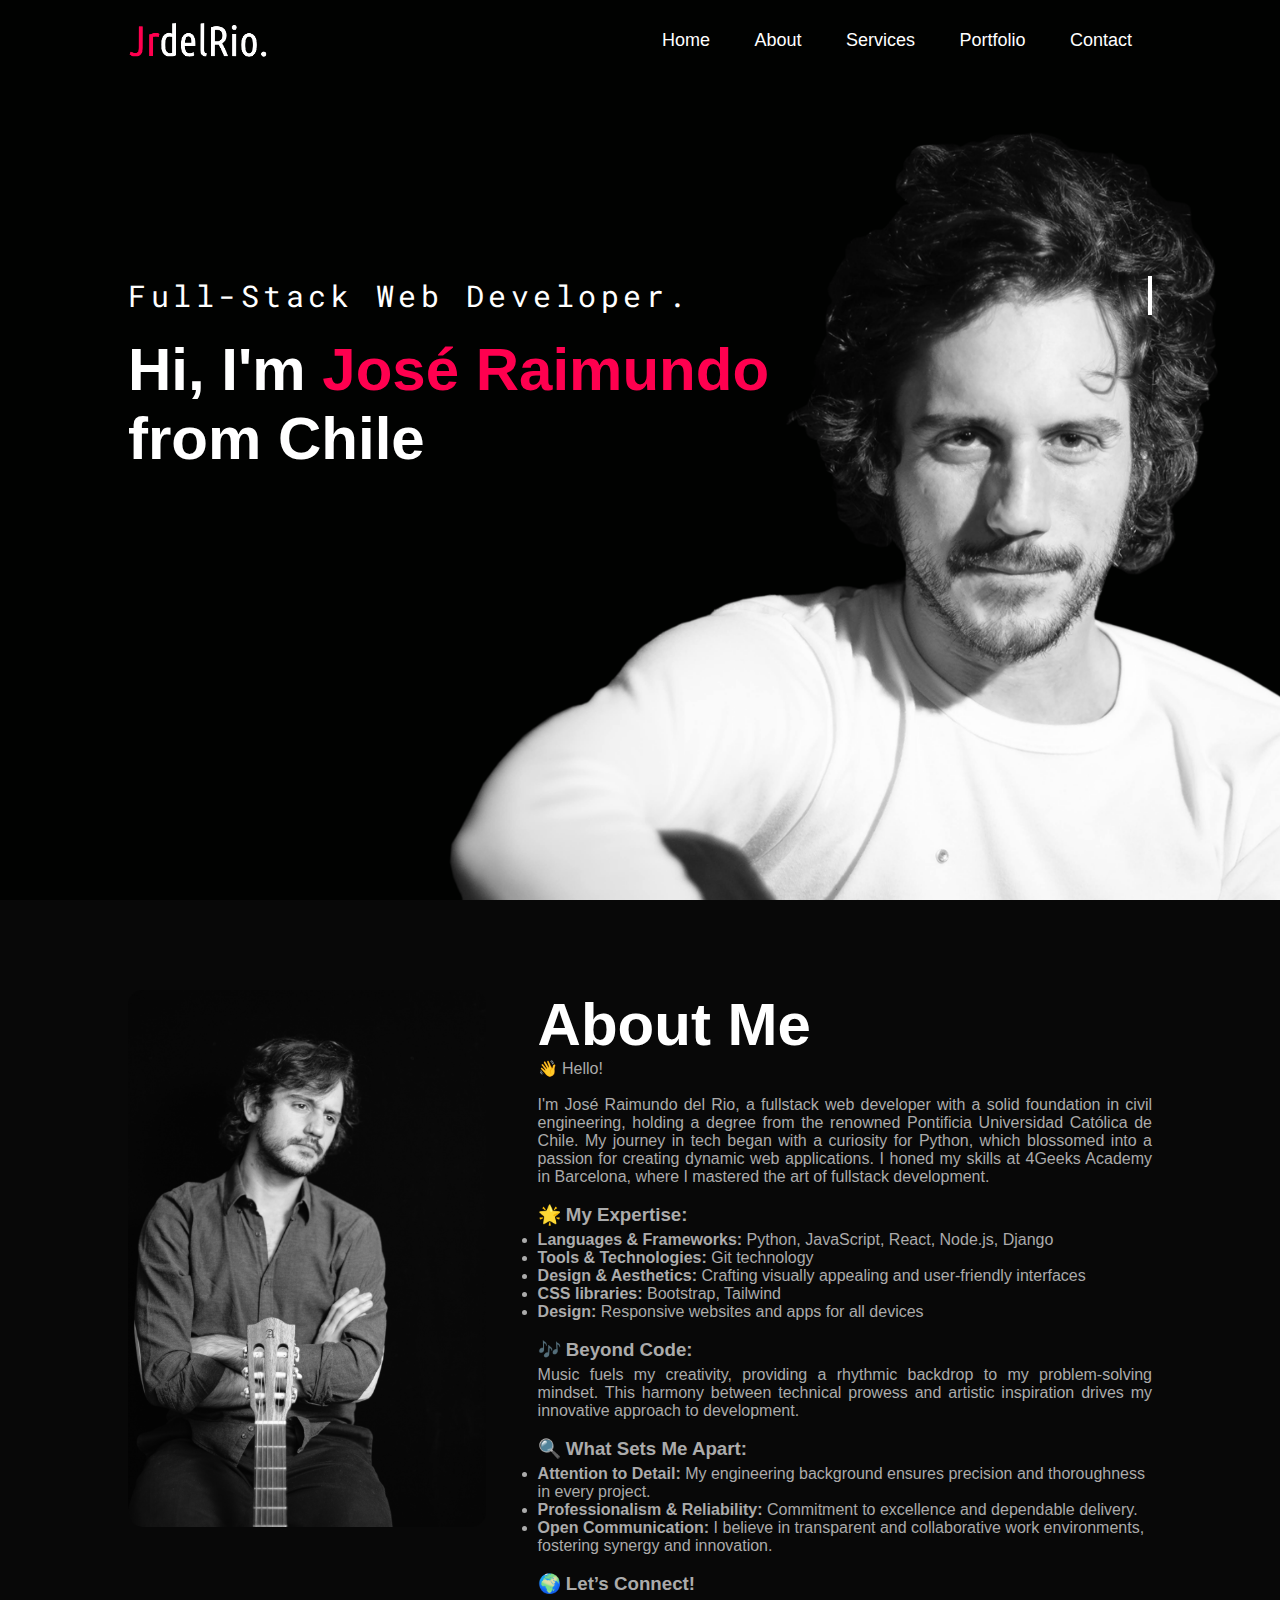
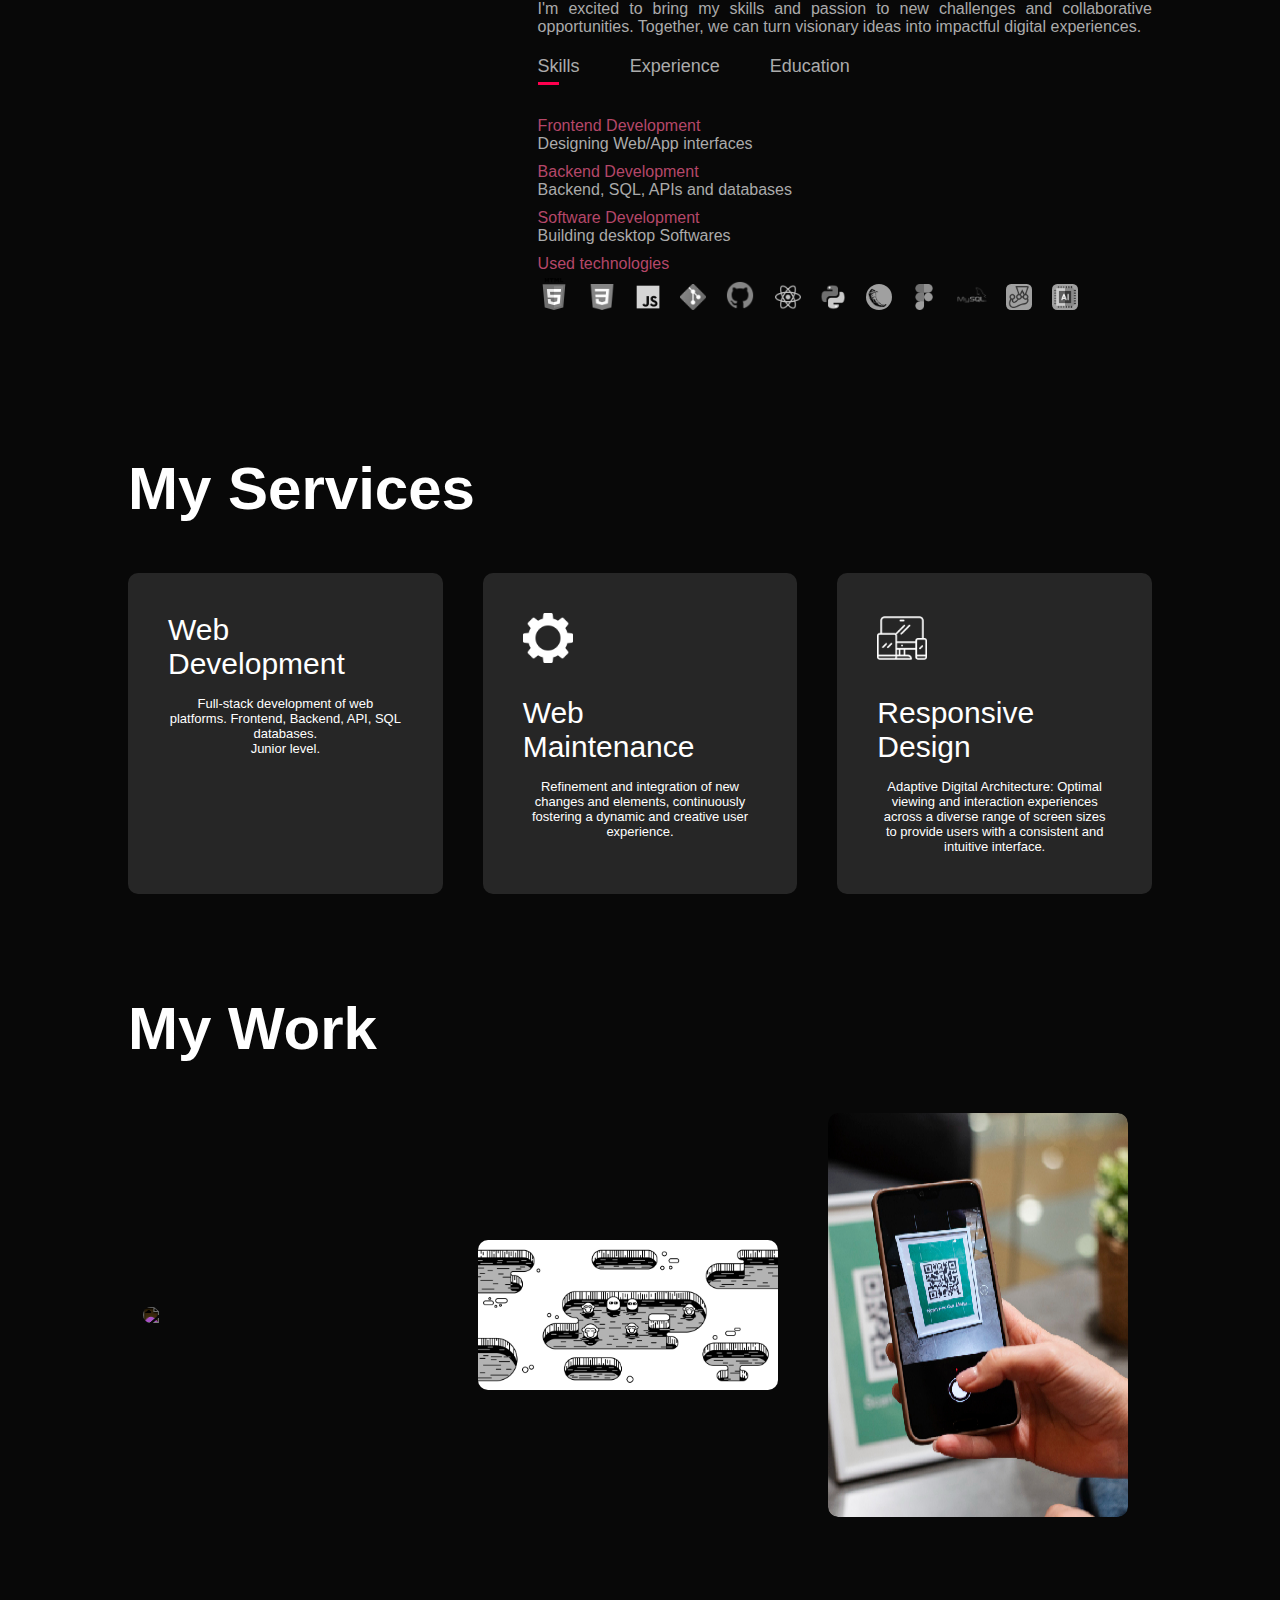
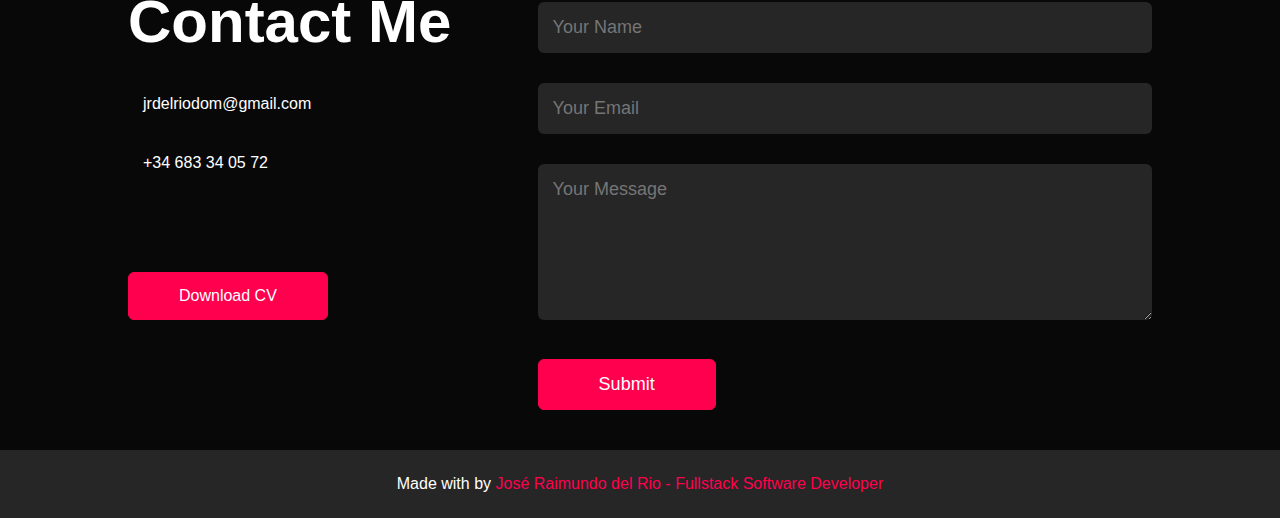
==== index.html @ 6a6d3f4e "arreglin en el titulo" ====
<!DOCTYPE html>
<html lang="en">

<head>
    <meta charset="UTF-8">
    <meta http-equiv="X-UA-Compatible" content="IE=edge">
    <meta name="viewport" content="width=device-width, initial-scale=1.0">
    <title>jrdelrio Portfolio Website</title>
    <link rel="icon" type="image/x-icon" href="./icons/jr-profile-favicon.ico">
    <link rel="stylesheet" href="styles.css">
    <link rel="stylesheet" href="https://cdnjs.cloudflare.com/ajax/libs/font-awesome/6.4.2/css/all.min.css"
        integrity="sha512-z3gLpd7yknf1YoNbCzqRKc4qyor8gaKU1qmn+CShxbuBusANI9QpRohGBreCFkKxLhei6S9CQXFEbbKuqLg0DA=="
        crossorigin="anonymous" referrerpolicy="no-referrer" />
    <link rel="preconnect" href="https://fonts.googleapis.com">
    <link rel="preconnect" href="https://fonts.gstatic.com" crossorigin>
    <link
        href="https://fonts.googleapis.com/css2?family=Amatic+SC:wght@700&family=Barlow+Condensed:wght@500&family=Barlow:wght@100&family=Bebas+Neue&family=Oswald&family=Roboto+Mono&family=Saira+Extra+Condensed:wght@500&display=swap"
        rel="stylesheet">

    <meta property="og:title" content="👤 jrdelrio - Full-Stack Developer Profile" />
    <meta property="og:type" content="website" />
    <meta property="og:url" content="https://jrdelrio.github.io/jrdelrio-profile" />
    <meta property="og:image" content="./images/jrdelrio-logo.png" />
    <meta property="og:description"
        content="Portafolio profesional José Raimundo del Rio - Full-Stack Developer. Toda su información y métodos de contacto aquí." />
    <meta property="og:site_name" content="jrdelrio Profile" />
    <meta property="og:locale" content="es_ES" />
</head>

<body>
    <div id="header">
        <div class="container">
            <nav>
                <img src="images/logo-jrdelrio.png" class="logo">
                <ul id="sideMenu">
                    <li><a href="#header">Home</a></li>
                    <li><a href="#about">About</a></li>
                    <li><a href="#services">Services</a></li>
                    <li><a href="#portfolio">Portfolio</a></li>
                    <li><a href="#contact">Contact</a></li>
                    <!-- <li><a href="frikiMundo.html" class="frikiMundo">=My Frikimundo=</a></li> -->
                    <i class="fas fa-times" onclick="closeMenu()"></i>
                </ul>
                <i class="fas fa-bars" onclick="openMenu()"></i>
            </nav>
            <div class="header-text typing-text-container">
                <p class="typing-text">Full-Stack Web Developer.</p>
                <h1>Hi, I'm <span>José Raimundo</span><br> from Chile</h1>
            </div>
        </div>
    </div>

    <!-- -----------about---------- -->
    <div id="about">
        <div class="container">
            <div class="row">
                <div class="about-col-1">
                    <img src="images/user-jrdelrio.png">
                </div>
                <div class="about-col-2">
                    <h1 class="sub-title">About Me</h1>

                    <p>👋 Hello!</p>
                    <br>
                    <p>I'm José Raimundo del Rio, a fullstack web developer with a solid foundation in civil
                        engineering, holding a degree from the renowned Pontificia Universidad Católica de Chile. My
                        journey in tech began with a curiosity for Python, which blossomed into a passion for creating
                        dynamic web applications. I honed my skills at 4Geeks Academy in Barcelona, where I mastered the
                        art of fullstack development.</p>

                    <br>

                    <h3>🌟 My Expertise:</h3>
                    <ul>
                        <li><strong>Languages & Frameworks:</strong> Python, JavaScript, React, Node.js, Django</li>
                        <li><strong>Tools & Technologies:</strong> Git technology</li>
                        <li><strong>Design & Aesthetics:</strong> Crafting visually appealing and user-friendly
                            interfaces</li>
                        <li><strong>CSS libraries:</strong> Bootstrap, Tailwind</li>
                        <li><strong>Design: </strong> Responsive websites and apps for all devices</li>
                    </ul>
                    <br>
                    <h3>🎶 Beyond Code:</h3>
                    <p>Music fuels my creativity, providing a rhythmic backdrop to my problem-solving mindset. This
                        harmony between technical prowess and artistic inspiration drives my innovative approach to
                        development.</p>
                    <br>
                    <h3>🔍 What Sets Me Apart:</h3>
                    <ul>
                        <li><strong>Attention to Detail:</strong> My engineering background ensures precision and
                            thoroughness in every project.</li>
                        <li><strong>Professionalism & Reliability:</strong> Commitment to excellence and dependable
                            delivery.</li>
                        <li><strong>Open Communication:</strong> I believe in transparent and collaborative work
                            environments, fostering synergy and innovation.</li>
                    </ul>
                    <br>
                    <h3>🌍 Let’s Connect!</h3>
                    <p>I'm excited to bring my skills and passion to new challenges and collaborative opportunities.
                        Together, we can turn visionary ideas into impactful digital experiences.</p>

                    <div class="tab-titles">
                        <p class="tab-links active-link" onclick="opentab('skills')">Skills</p>
                        <p class="tab-links" onclick="opentab('experience')">Experience</p>
                        <p class="tab-links" onclick="opentab('education')">Education</p>
                    </div>
                    <div class="tab-contents active-tab" id="skills">
                        <ul>
                            <li><span>Frontend Development</span><br>
                                Designing Web/App interfaces</li>
                            <li><span>Backend Development</span><br>
                                Backend, SQL, APIs and databases</li>
                            <li><span>Software Development</span><br>
                                Building desktop Softwares</li>
                            <li><span>Used technologies</span><br>
                                <img src="icons/html-5.png" title="HTML5" alt="Html5" class="dev-tech"
                                    style="height: 32px;" />
                                <img src="icons/css-3.png" title="CSS3" alt="Css3" class="dev-tech"
                                    style="height: 26px;" />
                                <img src="icons/javascript.png" title="javaScript" alt="javaScript" class="dev-tech"
                                    style="height: 26px;" />
                                <img src="icons/git.png" title="git" alt="git" class="dev-tech" style="height: 26px;" />
                                <img src="icons/github.png" title="github" alt="git" class="dev-tech"
                                    style="height: 30px;" />
                                <img src="icons/react.png" title="ReactJS" alt="ReactJS" class="dev-tech"
                                    style="height: 26px;" />
                                <img src="icons/python.png" title="Python" alt="Python" class="dev-tech"
                                    style="height: 26px;" />
                                <img src="icons/flask.png" title="Flask" alt="Flask" class="dev-tech"
                                    style="height: 26px; background-color: rgb(160, 160, 160); border-radius: 50%; padding: 2px;" />
                                <img src="icons/figma.png" title="Figma" alt="Figma" class="dev-tech"
                                    style="height: 26px;" />
                                <img src="icons/my-sql.png" title="MySQL" alt="MySQL" class="dev-tech"
                                    style="height: 30px;" />
                                <img src="icons/jest.png" title="Jest" alt="Jest" class="dev-tech"
                                    style="height: 26px; background-color: rgb(160, 160, 160); border-radius: 20%; padding: 2px;" />
                                <img src="icons/ai.png" title="AI" alt="Artifitial Inteligence" class="dev-tech"
                                    style="height: 26px; background-color: rgb(160, 160, 160); border-radius: 20%; padding: 2px;" />

                            </li>
                        </ul>
                    </div>
                    <div class="tab-contents" id="experience">
                        <ul>
                            <li><span>2023 - Current</span><br>
                                Compensa CH | Front-end developer </li>
                            <li><span>2023 - 2024</span><br>
                                4Geeks Academy | Teacher assistant - mentor</li>
                            <li><span>2022 - 2023</span><br>
                                4Geeks Academy | Official blog copywriter </li>
                        </ul>
                    </div>
                    <div class="tab-contents" id="education">
                        <ul>
                            <li><span>2022 | 4Geeks Academy</span><img src="./icons/4geeks.png"
                                    class="education-icon"><br>
                                <a href="./certificates/Certificado Full Stack Software Developer.pdf" download>
                                    <img src="./icons/download-pdf.png" title="Download certificate" alt="Download"
                                        class="download-icon" /></a>
                                Graduated as Full Stack Developer
                            </li>

                            <li><span>2022 | Online courses</span><img src="./icons/coursera.png"
                                    class="education-icon"><br>
                                <a href="./certificates/Certificado Flask Project.pdf" download>
                                    <img src="./icons/download-pdf.png" title="Download certificate" alt="Download"
                                        class="download-icon" /></a>
                                Create your first Web App with Python and Flask
                            </li>

                            <li><span>2022 | Wesleyan University</span><img src="./icons/wesleyan.png"
                                    class="education-icon"><br>
                                <a href="./certificates/Certificado Python Programming Wesleyan.pdf" download>
                                    <img src="./icons/download-pdf.png" title="Download certificate" alt="Download"
                                        class="download-icon" /></a>
                                Python Programming: A Concise Introduction
                            </li>

                            <li><span>2022 | Master Mind Academy</span><img src="./icons/master-mind.png"
                                    class="education-icon"><br>
                                <a href="./certificates/Certificado MasterMind Python.pdf" download>
                                    <img src="./icons/download-pdf.png" title="Download certificate" alt="Download"
                                        class="download-icon" /></a>
                                Aprende a programar con Python
                            </li>

                            <li><span>2021 - 2022 | Google WebMaster Academy</span><img src="./icons/google.png"
                                    class="education-icon"><br>
                                <a href="./certificates/Certificado Crush Course on Python GOOGLE.pdf" download>
                                    <img src="./icons/download-pdf.png" title="Download certificate" alt="Download"
                                        class="download-icon" /></a>
                                Crash Course on Python<br>

                                <a href="./certificates/Certificado Interacting with OS GOOGLE.pdf" download>
                                    <img src="./icons/download-pdf.png" title="Download certificate" alt="Download"
                                        class="download-icon" /></a>
                                Using Python to Interact with the Operating System<br>

                                <a href="./certificates/Certificado git and GitHub GOOGLE.pdf" download>
                                    <img src="./icons/download-pdf.png" title="Download certificate" alt="Download"
                                        class="download-icon" /></a>
                                Introduction to Git and GitHub<br>

                                <a href="./certificates/Certificado Debugging GOOGLE.pdf" download>
                                    <img src="./icons/download-pdf.png" title="Download certificate" alt="Download"
                                        class="download-icon" /></a>
                                Troubleshooting and Debugging Techniques
                            </li>
                            <li><span>2020 | Pontificia Universidad Católica de Chile</span><img src="./icons/puc.png"
                                    class="education-icon"><br>
                                <a href="./certificates/Graduation Certificate.pdf" download>
                                    <img src="./icons/download-pdf.png" title="Download certificate" alt="Download"
                                        class="download-icon" /></a>
                                Graduated as Civil Engineer in Construction
                            </li>
                        </ul>
                    </div>
                </div>
            </div>
        </div>
    </div>
    <!-- ---------services---------------- -->
    <div id="services">
        <div class="container">
            <h1 class="sub-title">My Services</h1>
            <div class="services-list">
                <div>
                    <i class="fas fa-code"></i>
                    <h2>Web Development</h2>
                    <p>Full-stack development of web platforms. Frontend, Backend, API, SQL databases.</p>
                    <p>Junior level.</p>
                    <!-- <a href="#">Learn more</a> -->
                </div>
                <div>
                    <img class="rotate-image" src="./icons/gear.png">
                    <h2>Web Maintenance</h2>
                    <p>Refinement and integration of new changes and elements, continuously fostering a dynamic and
                        creative user experience.</p>
                    <!-- <a href="#">Learn more</a> -->
                </div>
                <div>
                    <!-- <i class="fab fa-app-store"></i> -->
                    <img src="./icons/responsive.png">
                    <h2>Responsive Design</h2>
                    <p>Adaptive Digital Architecture: Optimal viewing and interaction experiences across
                        a diverse range of screen sizes to provide
                        users with a consistent and intuitive interface.</p>
                    <!-- <a href="#">Learn more</a> -->
                </div>
            </div>
        </div>
    </div>

    <!-- ----------portfolio------------ -->
    <div id="portfolio">
        <div class="container">
            <h1 class="sub-title">My Work</h1>
            <div class="work-list">

                <div class="work" style="display: flex;
                flex-direction: column;
                justify-content: center;">
                    <img src="https://i.pinimg.com/564x/27/e3/58/27e358b88ff45a6d05d18483d3a32b4b.jpg"
                        style="height: auto; width: 90%; filter: invert(); margin: auto;">
                    <div class="layer">
                        <h3>Interactive Map</h3>
                        <p>World Map with info of countries</p>
                        <p>Interaction with APIs</p>
                        <p>SEO worked</p>
                        <br>
                        <p>¡Find your favorite country here!</p>
                        <a href="https://jrdelrio.github.io/mapa-mundi/" target="_blank"><i
                                class="fas fa-external-link-alt link-icon"></i></a>
                    </div>
                </div>

                <div class="work" style="display: flex;
                flex-direction: column;
                justify-content: center;">
                    <img src="./images/srodillo-banner.jpg" style="height: auto">
                    <div class="layer">
                        <h3>Sebastián Rodillo's Profile</h3>
                        <p>Designer profile with all projects</p>
                        <p>Video animation creation</p>
                        <p>Flyers and publicity</p>
                        <br>
                        <p>¡Check his work here!</p>
                        <a href="https://jrdelrio.github.io/srodillo-profile/" target="_blank"><i
                                class="fas fa-external-link-alt link-icon"></i></a>
                    </div>
                </div>

                <div class="work">
                    <img src="images/qr-scan.png">
                    <div class="layer">
                        <h3>Restaurant Menu with QR code</h3>
                        <p>Crafting interactive Digital Menu</p>
                        <p>Food images with descriptions</p>
                        <p>Dynamic language selector</p>
                        <br>
                        <p>¡Discover the experience here! </p>
                        <a href="https://github.com/jrdelrio/princesa-carta" target="_blank"><i
                                class="fas fa-external-link-alt link-icon"></i></a>
                    </div>
                </div>

                <div class="work">
                    <img src="images/starwars.png">
                    <div class="layer">
                        <h3>Star Wars blog exercise</h3>
                        <p>Project of interacting with STAR WARS API</p>
                        <p>All characters, starships and planets displayed</p>
                        <br>
                        <a href="https://github.com/jrdelrio/starwars-app" target="_blank"><i
                                class="fas fa-external-link-alt link-icon"></i></a>
                    </div>
                </div>

                <div class="work">
                    <img src="images/rickandmorty.png">
                    <div class="layer">
                        <h3>Rick & Morty character list</h3>
                        <p>Project of interacting with Rick & Morty API</p>
                        <p>Interacting with API data</p>
                        <a href="https://github.com/jrdelrio/rick-morty-character-list" target="_blank"><i
                                class="fas fa-external-link-alt link-icon"></i></a>
                    </div>
                </div>

                <div class="work">
                    <img src="images/arcade.jpg">
                    <div class="layer">
                        <h3>Alien Invasion Game</h3>
                        <p>Classic Arcade Game</p>
                        <p>Built with PyGame, Python</p>
                        <a href="https://github.com/jrdelrio/alien_invasion" target="_blank"><i
                                class="fas fa-external-link-alt link-icon"></i></a>
                    </div>
                </div>
                <div class="work">
                    <img src="images/photosize.jpg" style="object-fit: cover;">
                    <div class="layer">
                        <h3>Photo Size®</h3>
                        <p>Pixels and measures software</p>
                        <p>Built with Python</p>
                        <a href="https://github.com/jrdelrio/photosize" target="_blank"><i
                                class="fas fa-external-link-alt link-icon"></i></a>
                    </div>
                </div>
                <div class="work">
                    <img src="images/tenis.jpg" style="object-fit: cover;">
                    <div class="layer">
                        <h3>Pong</h3>
                        <p>Classic Pong VideoGame</p>
                        <p>Built with Python</p>
                        <a href="https://github.com/jrdelrio/pong-game" target="_blank"><i
                                class="fas fa-external-link-alt link-icon"></i></a>
                    </div>
                </div>
                <div class="work">
                    <img src="images/time.jpg" style="object-fit: cover;">
                    <div class="layer">
                        <h3>Simple Counter</h3>
                        <p>ReactJS built timer</p>
                        <p>Built with React</p>
                        <a href="https://github.com/jrdelrio/simple-counter" target="_blank"><i
                                class="fas fa-external-link-alt link-icon"></i></a>
                    </div>
                </div>
                <div class="work">
                    <img src="images/traffic-light.gif" style="object-fit: cover;">
                    <div class="layer">
                        <h3>Traffic Light Exercise</h3>
                        <p>ReactJS built simple project</p>
                        <p>Built with React</p>
                        <p>Change the light as you wish </p>
                        <p>Discover the power of useState Hook</p>
                        <a href="https://github.com/jrdelrio/simple-counter" target="_blank"><i
                                class="fas fa-external-link-alt link-icon"></i></a>
                    </div>
                </div>
            </div>
            <!-- <a href="#" class="btn">See more</a> -->
        </div>
    </div>
    <!-- ----------contact------------- -->
    <div id="contact">
        <div class="container">
            <div class="row">
                <div class="contact-left">
                    <h1 class="sub-title">Contact Me</h1>
                    <p><i class="fas fa-paper-plane" id="emailIcon"></i> jrdelriodom@gmail.com</p>
                    <p><i class="fas fa-phone-square-alt"></i> +34 683 34 05 72</p>
                    <div class="social-icons">
                        <a href="whatsapp://send?phone=34683340572" target="_blank"><i
                                class="fa-brands fa-whatsapp"></i></a>
                        <a href="https://www.facebook.com/jrdelriod" target="_blank"><i class="fab fa-facebook"></i></a>
                        <a href="https://github.com/jrdelrio" target="_blank"><i class="fab fa-github"></i></a>
                        <a href="https://medium.com/@jrdelriodom" target="_blank"><i class="fab fa-medium"></i></a>
                        <a href="https://www.instagram.com/raidelrio.music/" target="_blank"><i
                                class="fab fa-instagram"></i></a>
                        <a href="https://www.linkedin.com/in/jose-raimundo-del-rio-domeyko/" target="_blank"><i
                                class="fab fa-linkedin"></i></a>
                    </div>
                    <a href="./José Raimundo del Rio CV - fullstack developer.pdf" download class="btn btn2">Download
                        CV</a>
                </div>
                <div class="contact-right">
                    <form name="submit-to-google-sheet">
                        <input type="text" name="Name" placeholder="Your Name" required>
                        <input type="email" name="Email" placeholder="Your Email" required>
                        <textarea name="Message" rows="6" placeholder="Your Message"></textarea>
                        <button type="submit" class="btn btn2">Submit</button>
                    </form>
                    <span id="msg"></span>
                </div>
            </div>
        </div>
        <div class="copyright">
            <p>Made with <i class="fas fa-heart"></i> by <a href="#">José Raimundo del
                    Rio - Fullstack Software Developer</a></p>
        </div>
    </div>
    <script src="index.js"></script>
    <script src="https://cdn.jsdelivr.net/npm/bootstrap@5.3.1/dist/js/bootstrap.bundle.min.js"
        integrity="sha384-HwwvtgBNo3bZJJLYd8oVXjrBZt8cqVSpeBNS5n7C8IVInixGAoxmnlMuBnhbgrkm"
        crossorigin="anonymous"></script>

    <script>
        const scriptURL = 'https://script.google.com/macros/s/AKfycby3XbC_fQotPUpeDLVL-GOC3H_83ye20eeNYybnyrr4FB88_-uQoDKW-2iYZnrTb3mn/exec'
        const form = document.forms['submit-to-google-sheet']

        form.addEventListener('submit', e => {
            e.preventDefault()
            fetch(scriptURL, { method: 'POST', body: new FormData(form) })
                .then(response => console.log('Success!', response))
                .catch(error => console.error('Error!', error.message))
        })
    </script>
</body>

</html>
---- styles.css ----
*{
    margin: 0;
    padding: 0;
    font-family: 'Poppins', sans-serif;
    box-sizing: border-box;
}
html{
    scroll-behavior: smooth;
}
body{
    background: #080808;
    color: #fff;
}

/* TRY START*/

/*MAIN*/
#header{
    width: 100%;
    height: 100vh;
    background-image: url(images/background-jrdelrio.jpg);
    background-size: cover;
    background-position: center;
    background-attachment: fixed;
}

/*TRY*/

/*TRY END*/

.frikiMundo{
    font-family: 'Amatic SC', cursive;
    font-size: 25px;

}

.container{
    padding: 10px 10%;
}

nav{
    display: flex;
    align-items: center;
    justify-content: space-between;
    flex-wrap: wrap;
}

.logo{
    width: 140px;
}
.logo:hover{
    animation: shake 0.5s;
    animation-iteration-count: infinite;
}
@keyframes shake {
    0% { transform: translate(1px, 1px) rotate(0deg); }
    10% { transform: translate(-1px, -2px) rotate(-1deg); }
    20% { transform: translate(-3px, 0px) rotate(1deg); }
    30% { transform: translate(3px, 2px) rotate(0deg); }
    40% { transform: translate(1px, -1px) rotate(1deg); }
    50% { transform: translate(-1px, 2px) rotate(-1deg); }
    60% { transform: translate(-3px, 1px) rotate(0deg); }
    70% { transform: translate(3px, 1px) rotate(-1deg); }
    80% { transform: translate(-1px, -1px) rotate(1deg); }
    90% { transform: translate(1px, 2px) rotate(0deg); }
    100% { transform: translate(1px, -2px) rotate(-1deg); }
}

nav ul li{
    display: inline-block;
    list-style: none;
    margin: 10px 20px;
}

nav ul li a{
    color: #fff;
    text-decoration: none;
    font-size: 18px;
    position: relative;
}
nav ul li a::after{
    content: '';
    width: 0;
    height: 3px;
    background: #ff004f;
    position: absolute;
    left: 0;
    bottom: -6px;
    transition: 0.5s;
}
nav ul li a:hover::after{
    width: 100%;
}

.header-text{
    margin-top: 20%;
    font-size: 30px;
}

/* The typing effect */
@keyframes typing {
    from { width: 0 }
    to { width: 100% }
}  
/* The typewriter cursor effect */
@keyframes blink-caret {
    from, to { border-color: transparent }
    50% { border-color: #fff; }
}
.header-text p {
    overflow: hidden; /* Ensures the content is not revealed until the animation */
    border-right: .15em solid white; /* The typwriter cursor */
    white-space: nowrap; /* Keeps the content on a single line */
    margin: 0 auto; /* Gives that scrolling effect as the typing happens */
    letter-spacing: .15em; /* Adjust as needed */
    font-family: 'Roboto Mono', monospace;

    animation: 
      typing 3s steps(40, end),
      blink-caret .75s step-end infinite;
}
.header-text p::after {
    content: ''; /* Add a pseudo-element to represent the blinking caret */
    display: inline-block;
    width: 2px; /* Adjust the width of the blinking caret */
    height: 1em; /* Adjust the height of the blinking caret */
    margin-left: 2px; /* Adjust the distance between the caret and the last character */
    

    top: 0;
    animation: blink-caret .75s step-end infinite;
  }


.header-text h1{
    font-size: 60px;
    margin-top: 20px;
}
.header-text h1 span{
    color: #ff004f;
}
/* -----------about--------------- */
#about{
    padding: 80px 0;
    color: #ababab;
    
}
.row{
    display: flex;
    justify-content: space-between;
    flex-wrap: wrap;
}

.about-col-1{
    flex-basis: 35%;
}
.about-col-1 img{
    width: 100%;
    border-radius: 15px;
}
.about-col-2{
    flex-basis: 60%;
}
.about-col-2 p{
    text-align: justify;
}

.sub-title{
    font-size: 60px;
    font-weight: 600;
    color: #fff;
}

.about-col-2 h3 {
    margin-bottom: 5px;
}

.tab-titles{
    display: flex;
    margin: 20px 0 40px;
}
.tab-links{
    margin-right: 50px;
    font-size: 18px;
    font-weight: 500;
    cursor: pointer;
    position: relative;
}
.tab-links::after{
    content: '';
    width: 0;
    height: 3px;
    background: #ff004f;
    position: absolute;
    left: 0;
    bottom: -8px;
    transition: 0.5s;
}

.tab-links.active-link::after{
    width: 50%;
}

.tab-contents ul li{
    list-style: none;
    margin: 10px 0;
}
.tab-contents ul li span{
    color: #b54769;
    font-size: 16px;
}
.tab-contents{
    display: none;
}
.tab-contents.active-tab{
    display: block;
}
.dev-tech {
    margin-right: 15px;
    margin-top: 5px;
    font-size: 28px;
    filter: grayscale(100%);
    transition: transform 0.4s;
}
.dev-tech:hover{
    filter: none;
    transform: scale(1.4);
    cursor: pointer;
}
.download-icon{
    height: 24px;
    margin-bottom: -5px;
    transition: transform 0.3s;
}
.download-icon:hover{
    transform: scale(1.3);
    cursor: pointer;
}
.education-icon{
    height: 18px;
    margin-left: 8px;
    margin-bottom: -3px;
}

/* ----------------services------------- */
#services{
    padding: 30px 0;
}
.services-list{
    display: grid;
    grid-template-columns: repeat(auto-fit, minmax(250px, 1fr));
    grid-gap: 40px;
    margin-top: 50px;
}
.services-list div{
    background: #262626;
    padding: 40px;
    font-size: 13px;
    font-weight: 300;
    border-radius: 10px;
    transition: background 0.5s, transform 0.5s;
}
.services-list div i,
.services-list div img{
    font-size: 50px;
    margin-bottom: 30px;
    width: 50px;
}
@keyframes spin {
    0% {
        transform: rotate(0deg);
    }
    100% {
        transform: rotate(360deg);
    }
}

.rotate-image {
    animation: spin 5s linear infinite; /* Rotate the image indefinitely every 5 seconds */
}
.services-list div h2{
    font-size: 30px;
    font-weight: 500;
    margin-bottom: 15px;
}
.services-list div a{
    text-decoration: none;
    color: #fff;
    font-size: 12px;
    margin-top: 20px;
    display: inline-block;
}
.services-list div:hover{
    background: #ff004f;
    transform: translateY(-10px);
}
.services-list div p {
    text-align: center;
}
/* -------portfolio----------- */
#portfolio{
    padding: 50px 0;
}
.work-list{
    grid-template-columns: repeat(auto-fit, minmax(250px, 1fr));
    grid-gap: 40px;
    margin-top: 50px;
    display: flex;          /* Use flex to arrange children (items) in a row */
    overflow-x: auto;       /* Allow horizontal scrolling */
    white-space: nowrap;    /* Prevents wrapping of items */
    scrollbar-width: thin;  /* Optional: reduce scrollbar width */
    margin-top: 50px;
    gap: 40px;              /* To add space between flex items */
}
.work{
    border-radius: 10px;
    position: relative;
    overflow: hidden;
    flex: 0 0 auto;         /* Don't let the items grow or shrink */
    width: 300px;           /* Or whatever width you desire */
    margin-right: 10px;     /* Space between items */

}
.work img{
    width: 100%;
    border-radius: 10px;
    transition: transform 0.5s;
    height: 100%;
}
.layer{
    width: 100%;
    height: 0;
    background: linear-gradient(rgba(0,0,0,0.6), #ff004f);
    border-radius: 10px;
    position: absolute;
    left: 0;
    bottom: 0;
    top: auto; /*nuevo*/
    overflow: hidden;
    display: flex;
    align-items: center;
    justify-content: center;
    flex-direction: column;
    padding: 0 40px;
    text-align: center;
    font-size: 14px;
    transition: height 0.5s;
}
.layer h3{
    font-weight: 500;
    margin-bottom: 20px;
}
.layer a{
    margin-top: 20px;
    color: #ff004f;
    text-decoration: none;
    font-size: 18px;
    line-height: 60px;
    background: #fff;
    width: 60px;
    height: 60px;
    border-radius: 50%;
    text-align: center;
}

.layer p {
    justify-content: center;
}

.link-icon:hover{
    color: black;
    transform: scale(1.2);
}

.work:hover img{
    transform: scale(1.1);
}
.work:hover .layer{
    height: 100%;
}
.btn{
    display: block;
    margin: 50px auto;
    width: fit-content;
    border: 1px solid #ff004f;
    padding: 14px 50px;
    border-radius: 6px;
    text-decoration: none;
    color: #fff;
    transition: background 0.5s;
}
.btn:hover{
    background: #ff004f;
}

/* ---------contact-------- */
.contact-left{
    flex-basis: 35%;
}
.contact-right{
    flex-basis: 60%;
}
.contact-left p{
    margin-top: 30px;
}
.contact-left p i{
    color: #ff004f;
    margin-right: 15px;
    font-size: 25px;
}
.social-icons{
    margin-top: 30px;
}
.social-icons a{
    text-decoration: none;
    font-size: 30px;
    margin-right: 15px;
    color: #ababab;
    display: inline-block;
    transition: transform 0.5s;
}
.social-icons a:hover{
    color: #ff004f;
    transform: translateY(-5px);
}
.btn.btn2{
    display: inline-block;
    background: #ff004f;
}
.contact-right form{
    width: 100%;
}
form input, form textarea{
    width: 100%;
    border: 0;
    outline: none;
    background: #262626;
    padding: 15px;
    margin: 15px 0;
    color: #fff;
    font-size: 18px;
    border-radius: 6px;
}
form .btn2{
    padding: 14px 60px;
    font-size: 18px;
    margin-top: 20px;
    cursor: pointer;
}
.copyright{
    width: 100%;
    text-align: center;
    padding: 25px 0;
    background: #262626;
    font-weight: 300;
    margin-top: 20px;
}
.copyright i{
    color: #ff004f;
}
.copyright a{
    color: #ff004f;
    text-decoration: none;
}


/* -----------------css for small screens--------- */
nav .fas{
    display: none;
}

@media only screen and (max-device-width: 600px){
    #header{
        background-image: url(images/phone-background-jrdelrio.jpg);
        background-attachment: scroll;
    }
    .header-text{
        margin-top: 20%;
        font-size: 16px;
    }
    .header-text h1{
        font-size: 25px;
    }
    nav .fas{
        display: block;
        font-size: 25px;
    }
    nav ul{
        background: #ff004f;
        position: fixed;
        top: 0;
        right: -200px;
        width: 200px;
        height: 100vh;
        padding-top: 50px;
        z-index: 2;
        transition: right 0.5s;
    }
    nav ul li{
        display: block;
        margin: 25px;
    }
    nav ul .fas{
        position: absolute;
        top: 25px;
        left: 25px;
        cursor: pointer;
    }
    .sub-title{
        font-size: 40px;
    }
    .about-col-1, .about-col-2{
        flex-basis: 100%;
    }
    .about-col-1{
        margin-bottom: 30px;
    }
    .about-col-2{
        font-size: 14px;
    }
    .tab-links{
        font-size: 16px;
        margin-right: 20px;
    }
    .contact-left, .contact-right{
        flex-basis: 100%;
    }
    .copyright{
        font-size: 14px;
    }
}
#msg{
    color: #61b752;
    margin-top: -40px;
    display: block;
}
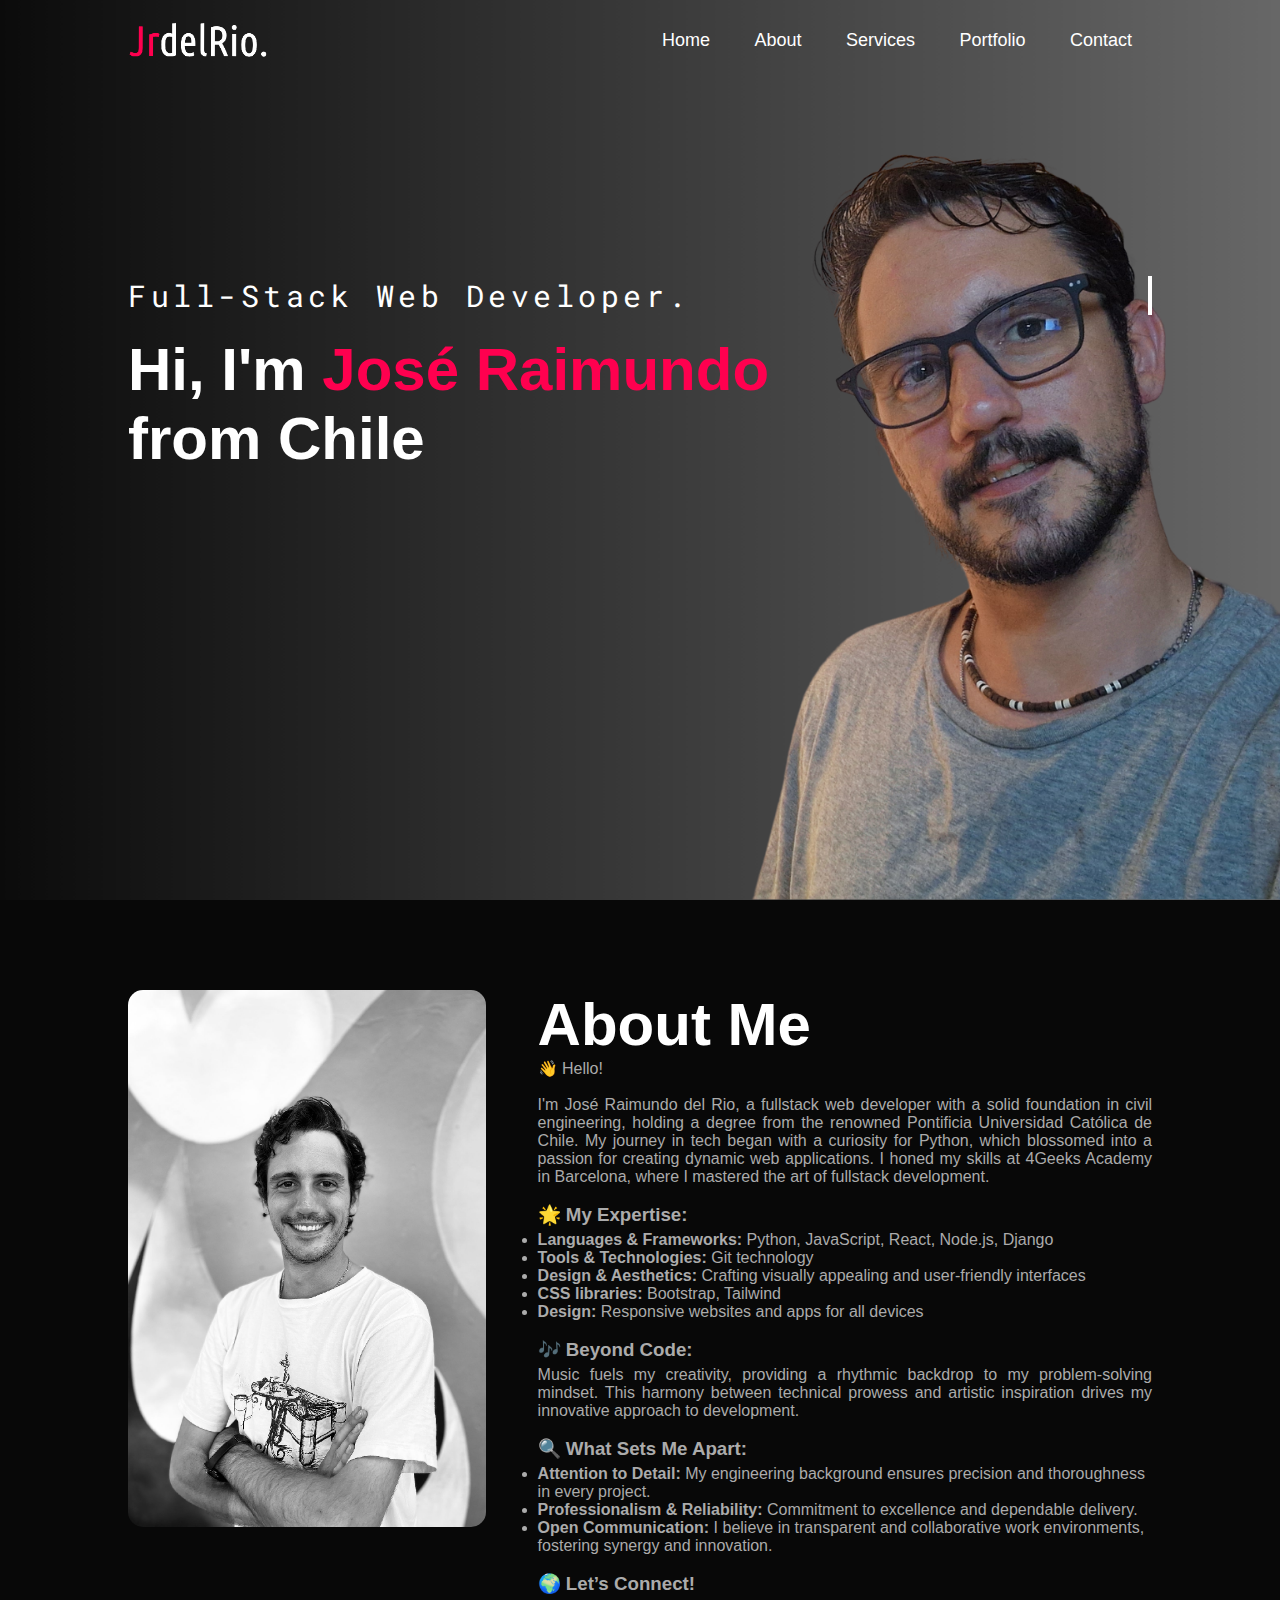
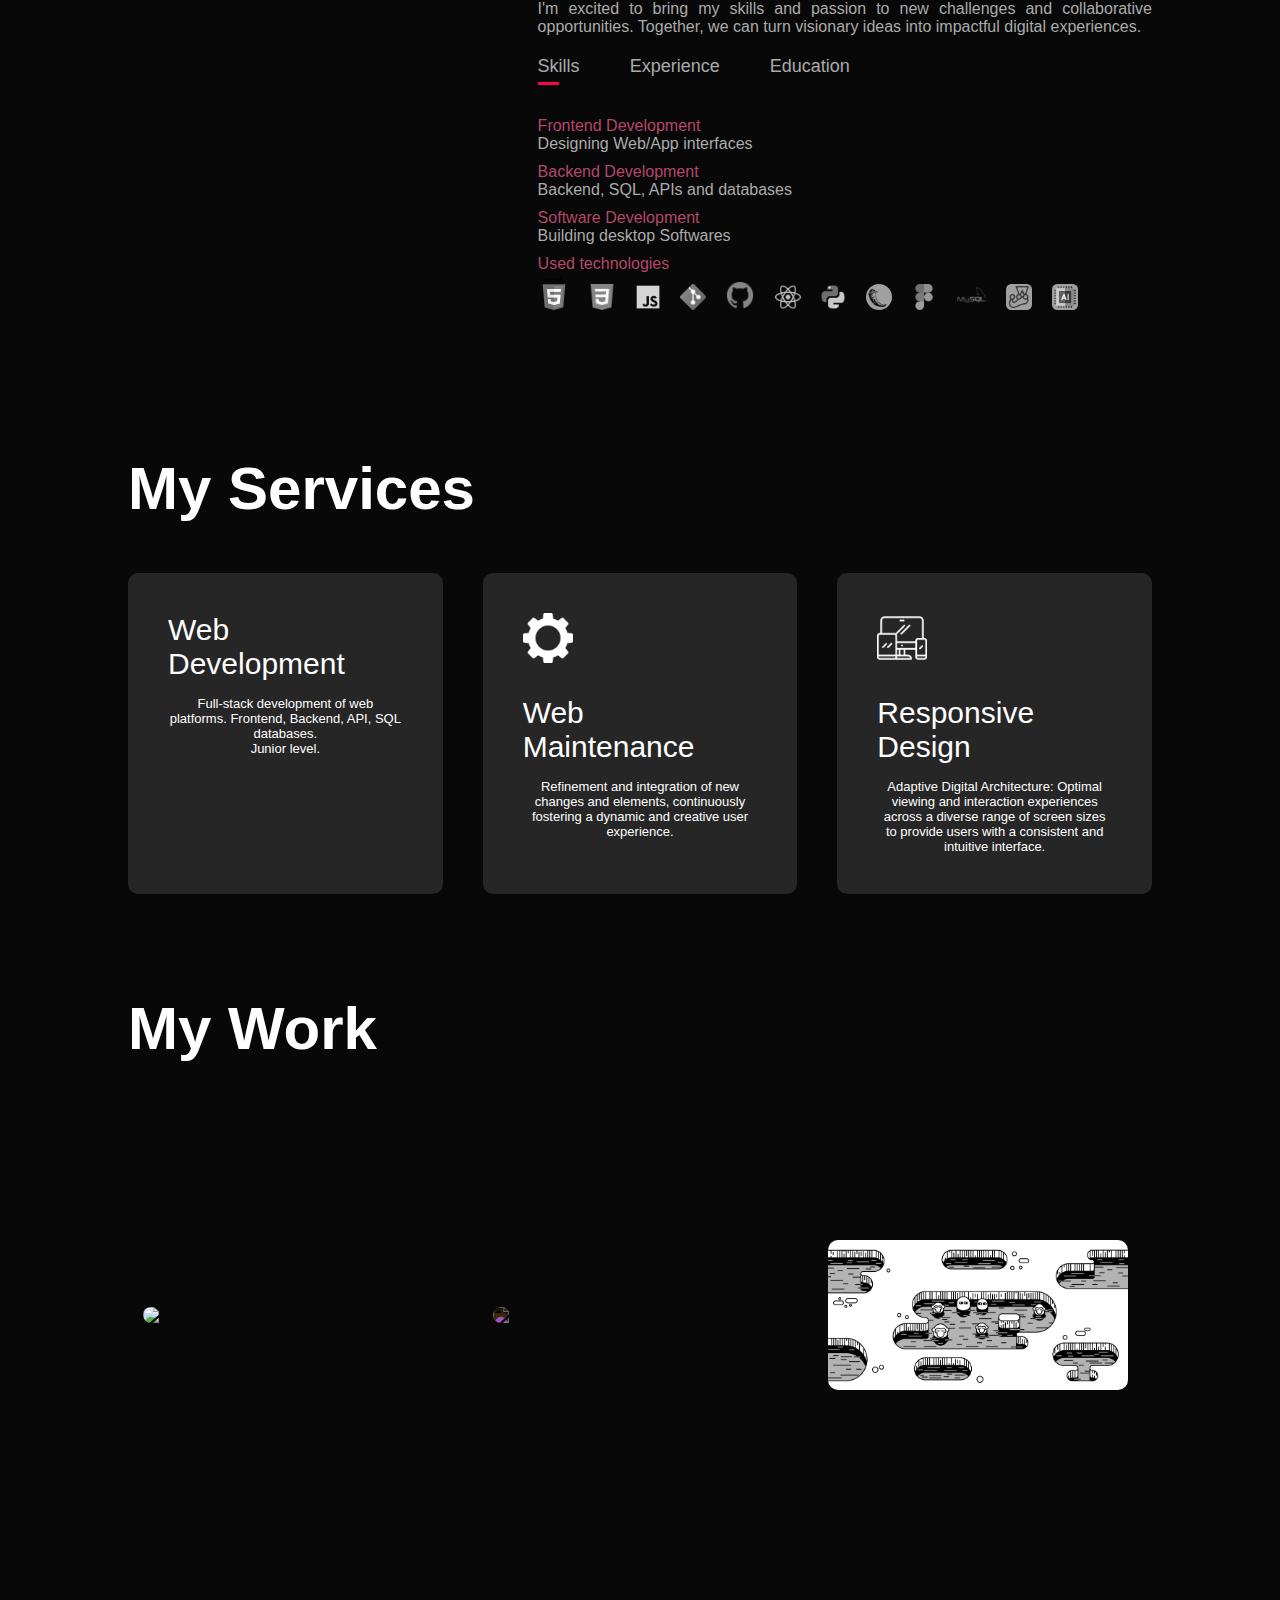
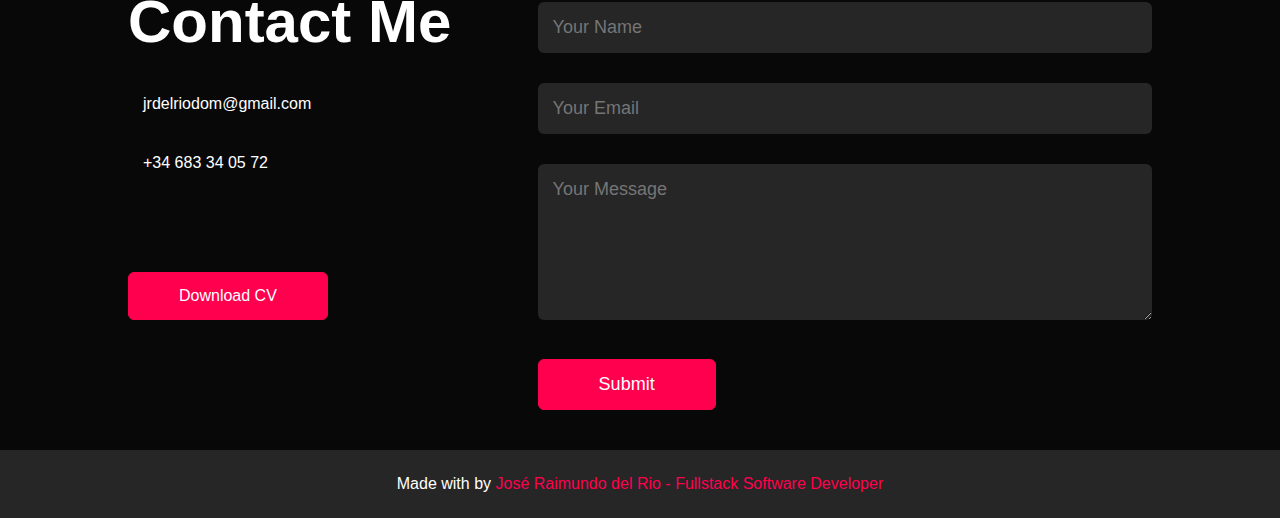
==== commit 8b1dd534: "nuevas fotos y nueva app" ====
--- a/index.html
+++ b/index.html
@@ -260,6 +260,23 @@
                 <div class="work" style="display: flex;
                 flex-direction: column;
                 justify-content: center;">
+                    <img src="https://purepng.com/public/uploads/large/purepng.com-pokeballpokeballdevicepokemon-ballpokemon-capture-ball-1701527825725jymtr.png"
+                        style="height: auto; width: 90%; margin: auto;">
+                    <div class="layer">
+                        <h3>Pokémon App</h3>
+                        <p>Pokemon Visual Database</p>
+                        <p>Interaction with APIs</p>
+                        <p>SEO worked</p>
+                        <br>
+                        <p>¡Atrapa el tuyo!</p>
+                        <a href="https://jrdelrio.github.io/pokemon/" target="_blank"><i
+                                class="fas fa-external-link-alt link-icon"></i></a>
+                    </div>
+                </div>
+
+                <div class="work" style="display: flex;
+                flex-direction: column;
+                justify-content: center;">
                     <img src="https://i.pinimg.com/564x/27/e3/58/27e358b88ff45a6d05d18483d3a32b4b.jpg"
                         style="height: auto; width: 90%; filter: invert(); margin: auto;">
                     <div class="layer">
--- a/styles.css
+++ b/styles.css
@@ -18,7 +18,7 @@
 #header{
     width: 100%;
     height: 100vh;
-    background-image: url(images/background-jrdelrio.jpg);
+    background-image: url(images/background-jrdelrio.png);
     background-size: cover;
     background-position: center;
     background-attachment: fixed;
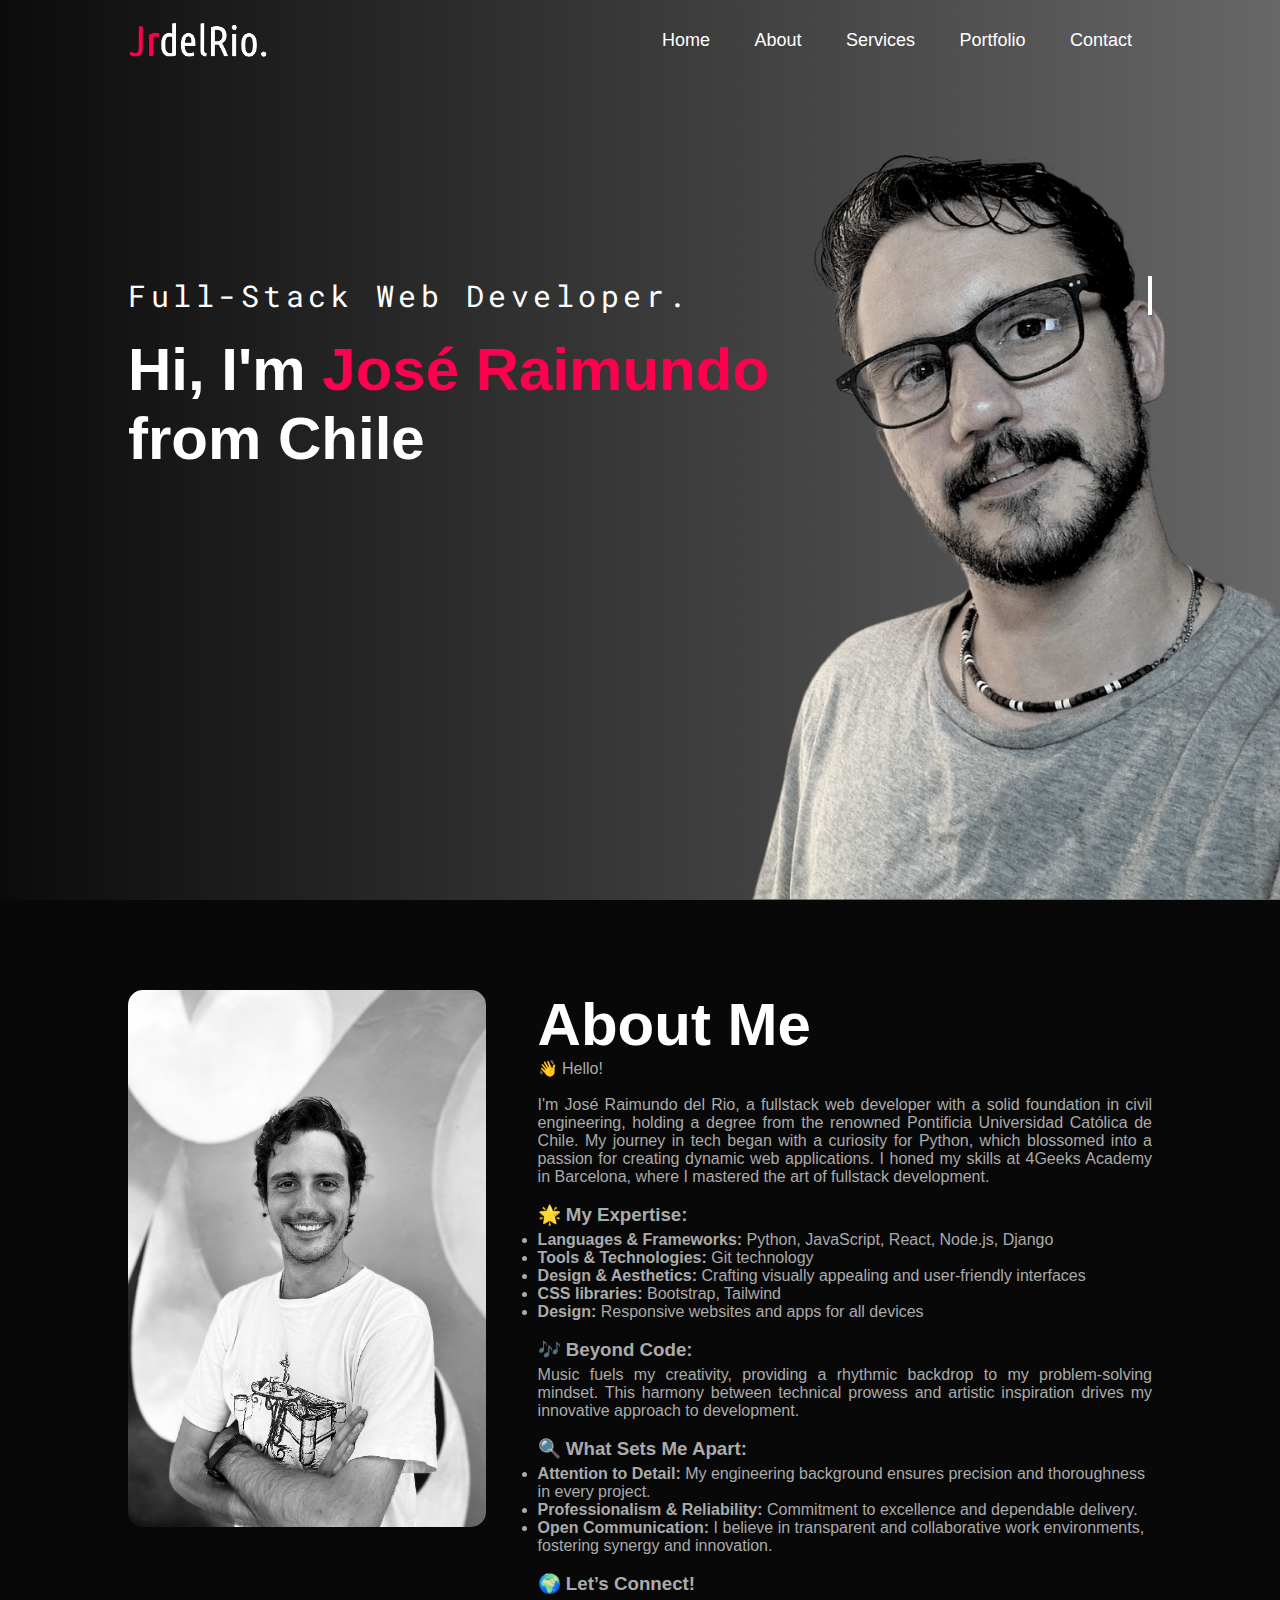
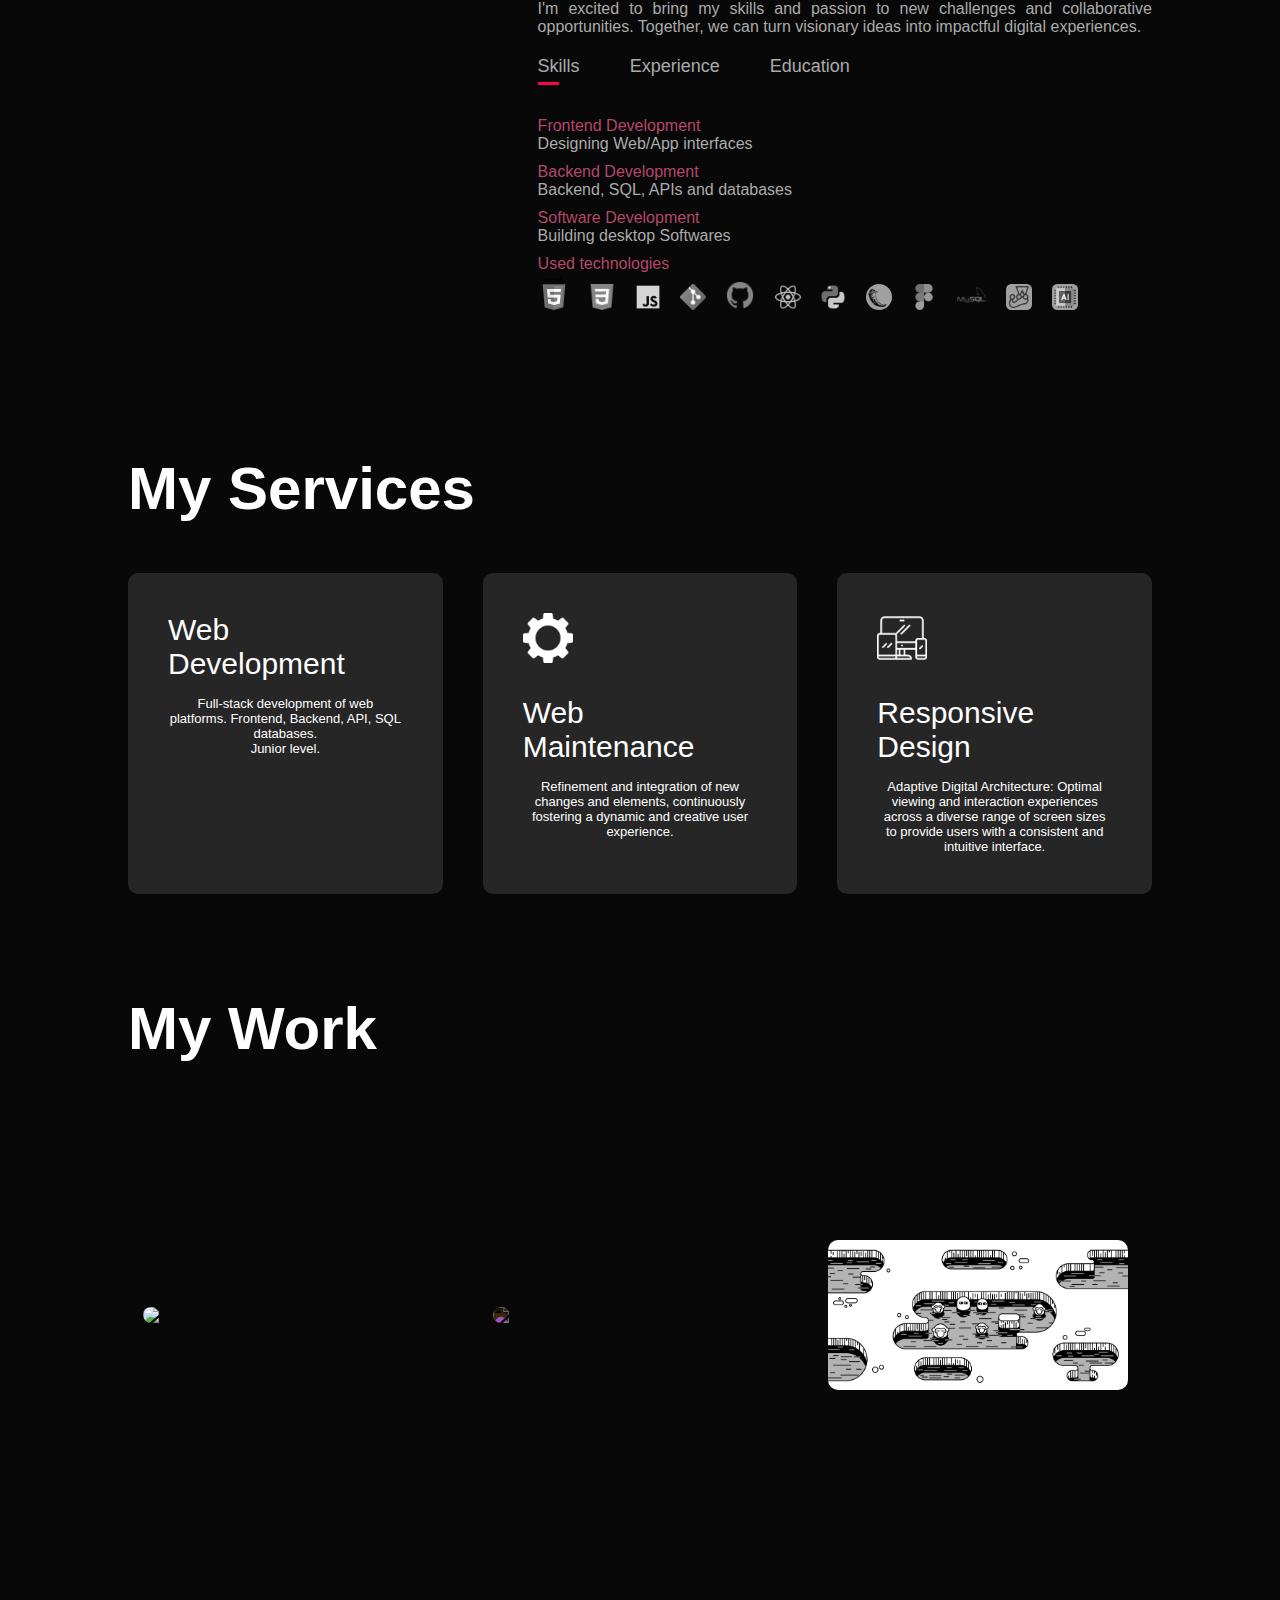
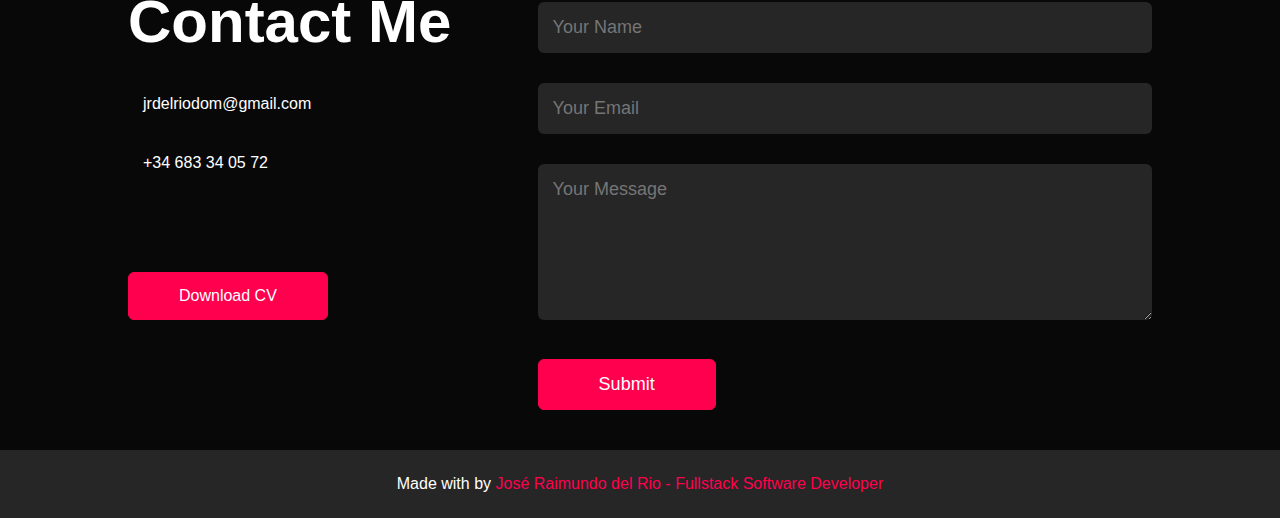
==== commit ad879458: "metadatos" ====
--- a/index.html
+++ b/index.html
@@ -17,6 +17,7 @@
         href="https://fonts.googleapis.com/css2?family=Amatic+SC:wght@700&family=Barlow+Condensed:wght@500&family=Barlow:wght@100&family=Bebas+Neue&family=Oswald&family=Roboto+Mono&family=Saira+Extra+Condensed:wght@500&display=swap"
         rel="stylesheet">
 
+    <!-- open graph meta tags-->
     <meta property="og:title" content="👤 jrdelrio - Full-Stack Developer Profile" />
     <meta property="og:type" content="website" />
     <meta property="og:url" content="https://jrdelrio.github.io/jrdelrio-profile" />
@@ -25,6 +26,18 @@
         content="Portafolio profesional José Raimundo del Rio - Full-Stack Developer. Toda su información y métodos de contacto aquí." />
     <meta property="og:site_name" content="jrdelrio Profile" />
     <meta property="og:locale" content="es_ES" />
+
+    <!-- Twitter Meta Tags -->
+    <meta name="twitter:card" content="./images/background-jrdelrio.png">
+    <meta property="twitter:domain" content="jrdelrio.github.io">
+    <meta property="twitter:url" content="https://jrdelrio.github.io/jrdelrio-profile">
+    <meta name="twitter:title" content="👤 jrdelrio - Full-Stack Developer Profile">
+    <meta name="twitter:description"
+        content="Portafolio profesional José Raimundo del Rio - Full-Stack Developer. Toda su información y métodos de contacto aquí.">
+    <meta name="twitter:image" content="https://jrdelrio.github.io./images/jrdelrio-logo.png">
+
+
+
 </head>
 
 <body>
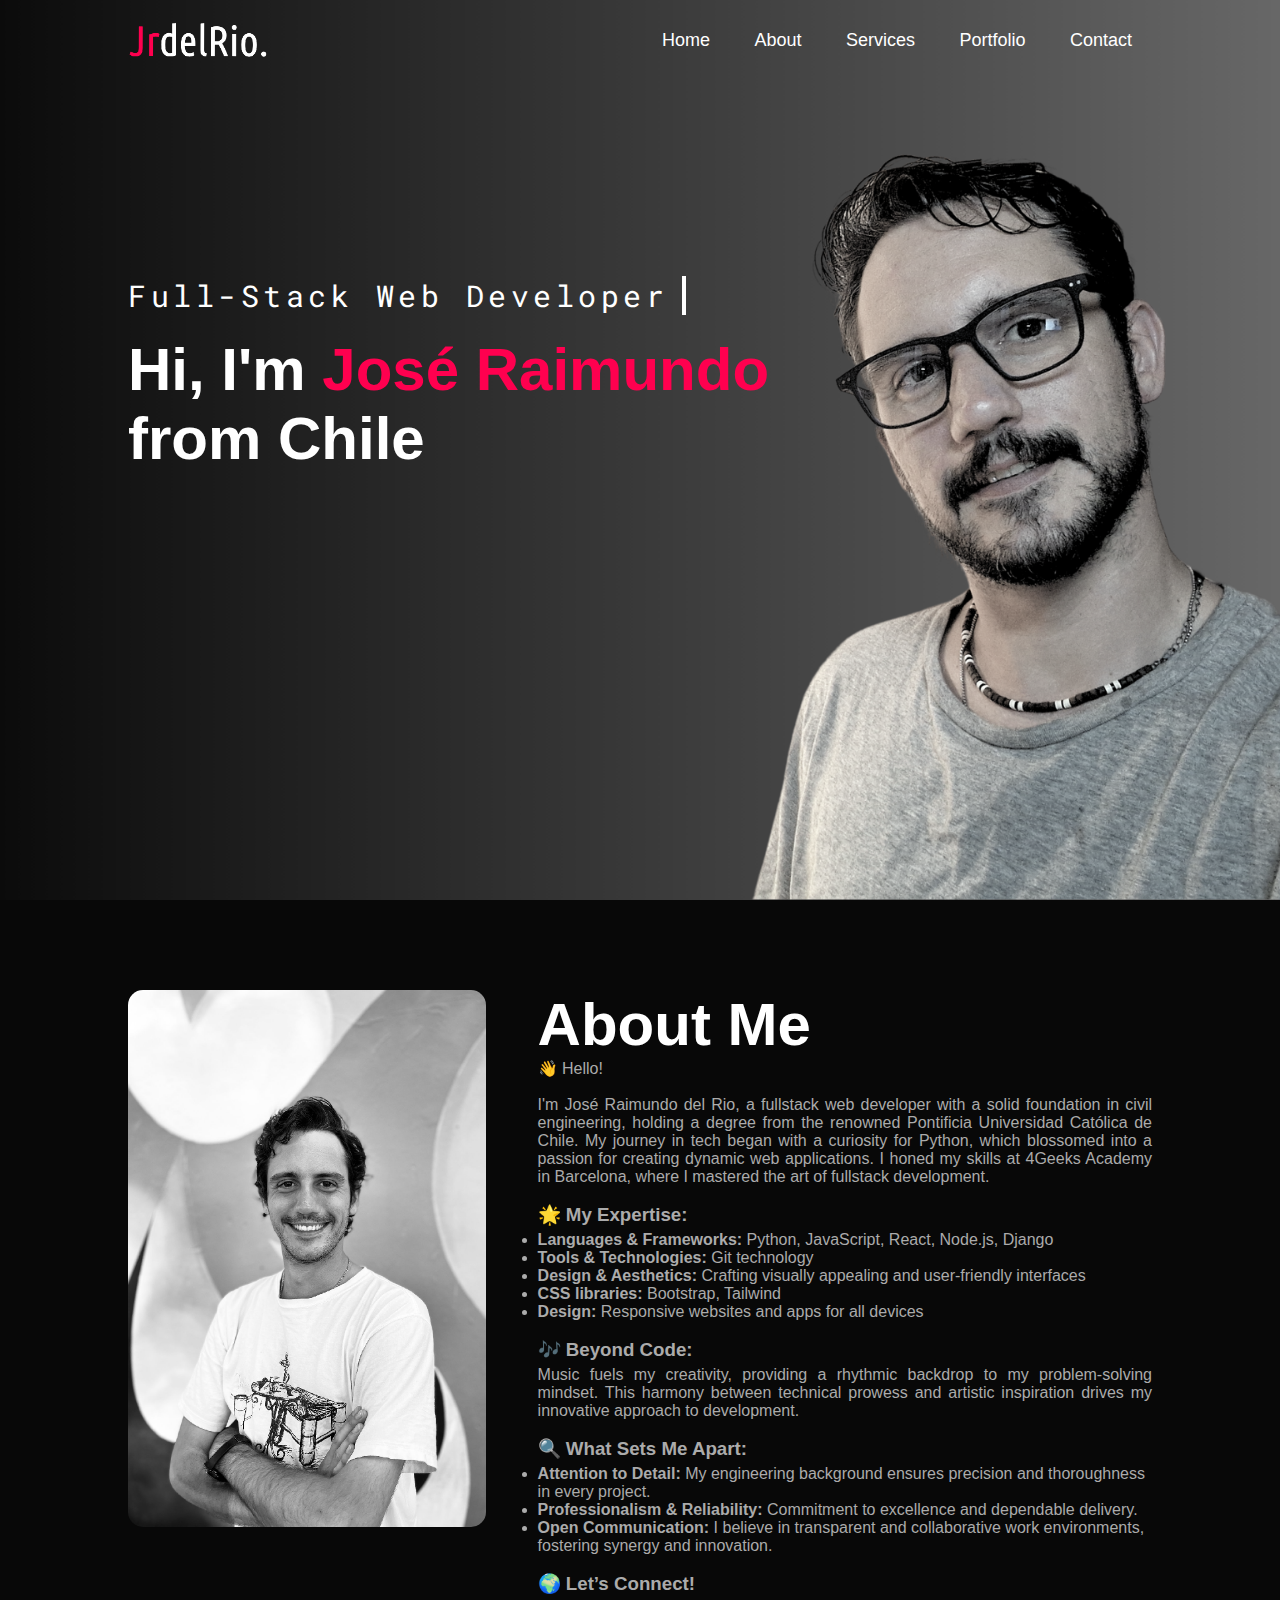
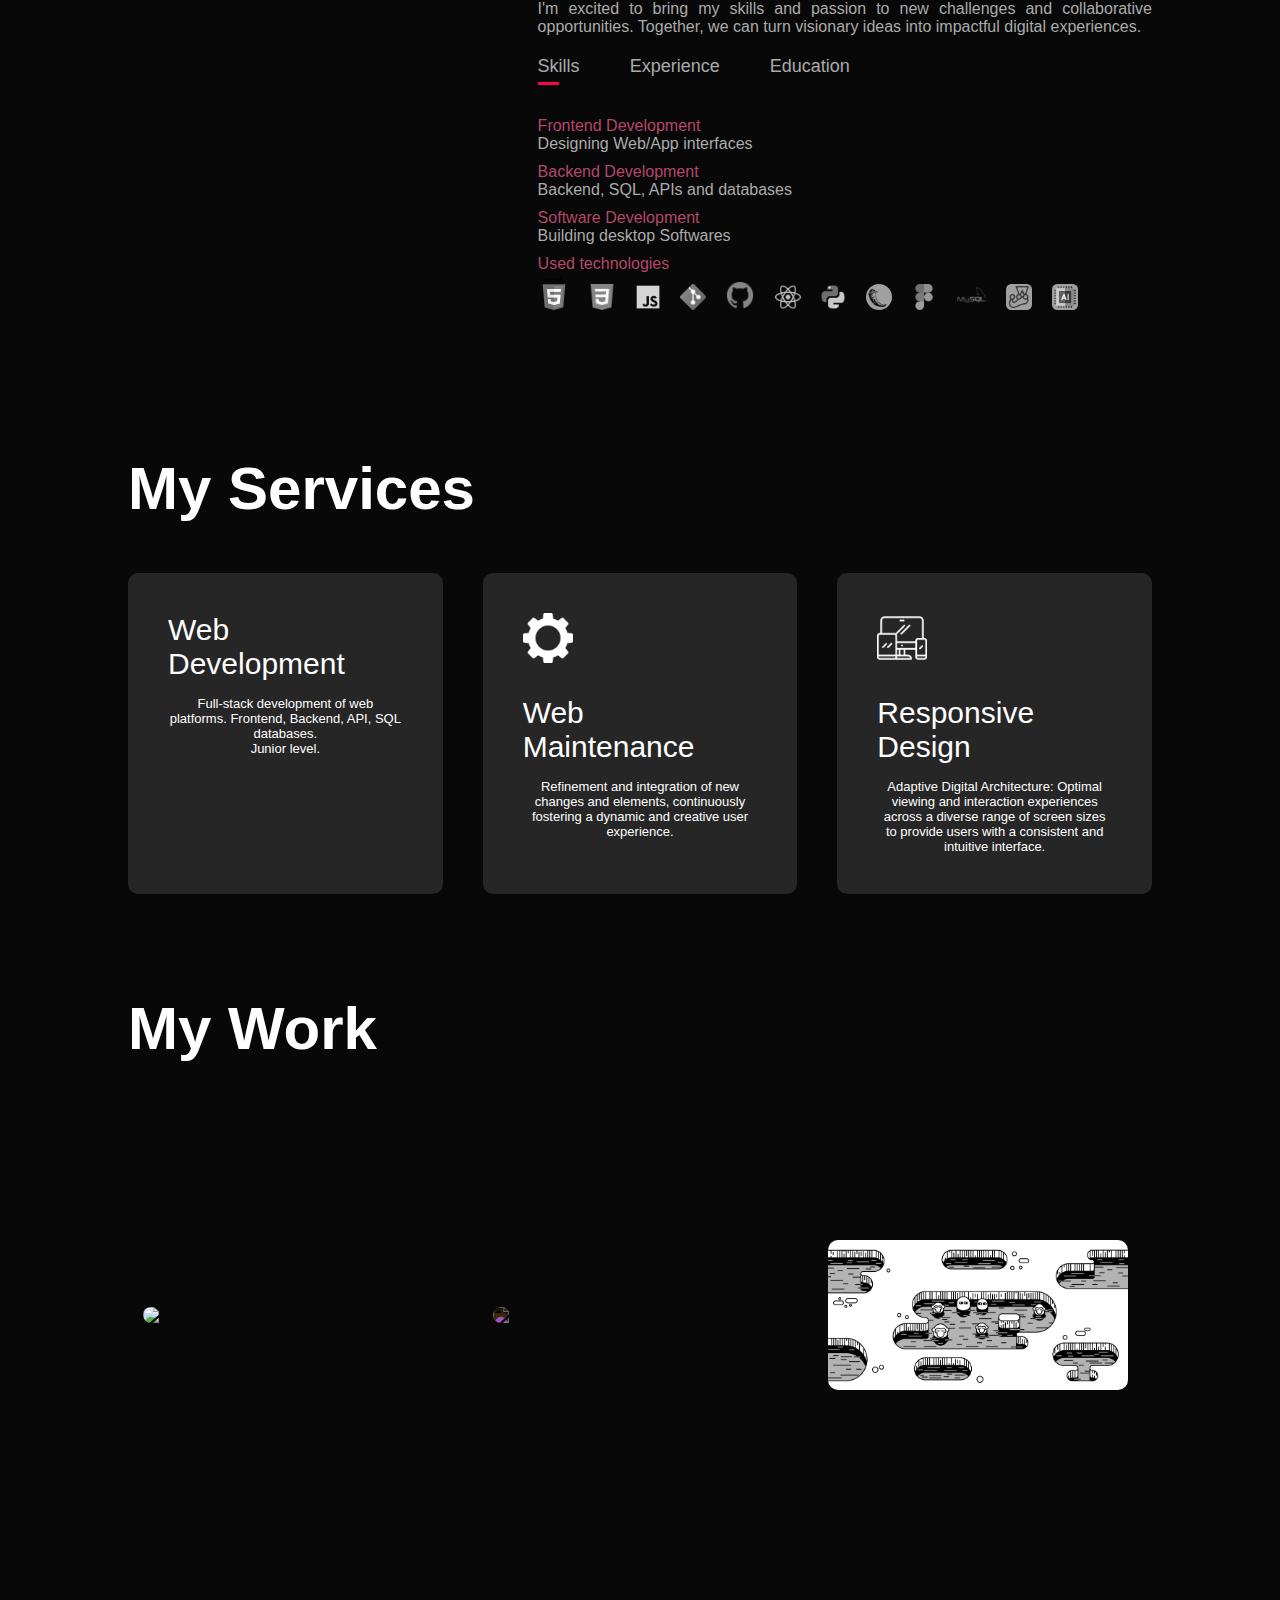
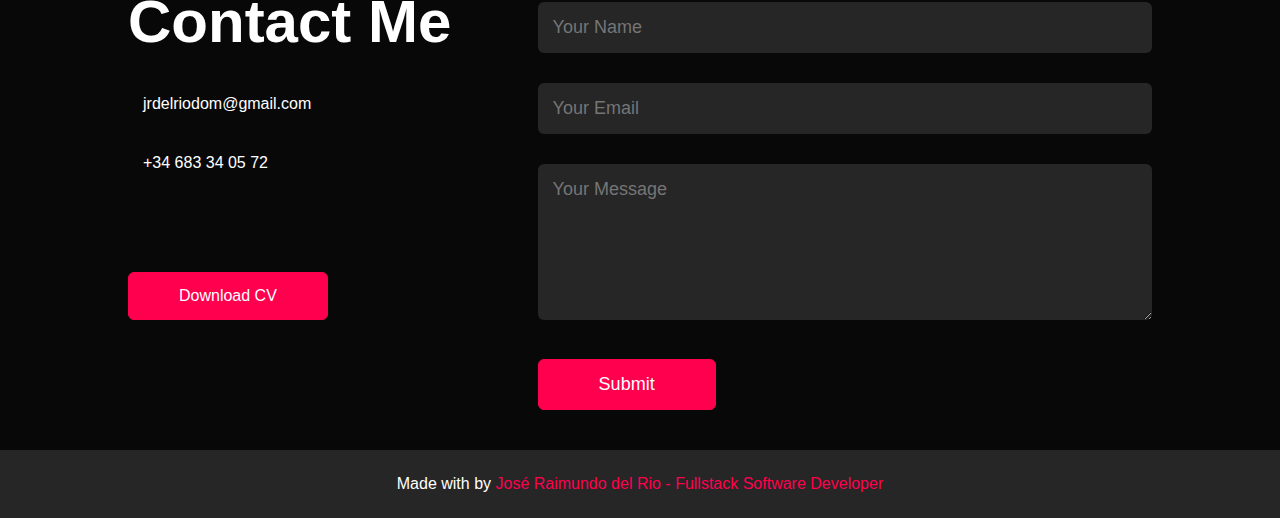
==== commit 1f877c00: "typing effect pulido" ====
--- a/index.html
+++ b/index.html
@@ -41,38 +41,36 @@
 </head>
 
 <body>
-    <div id="header">
-        <div class="container">
-            <nav>
-                <img src="images/logo-jrdelrio.png" class="logo">
-                <ul id="sideMenu">
-                    <li><a href="#header">Home</a></li>
-                    <li><a href="#about">About</a></li>
-                    <li><a href="#services">Services</a></li>
-                    <li><a href="#portfolio">Portfolio</a></li>
-                    <li><a href="#contact">Contact</a></li>
-                    <!-- <li><a href="frikiMundo.html" class="frikiMundo">=My Frikimundo=</a></li> -->
-                    <i class="fas fa-times" onclick="closeMenu()"></i>
-                </ul>
-                <i class="fas fa-bars" onclick="openMenu()"></i>
-            </nav>
-            <div class="header-text typing-text-container">
-                <p class="typing-text">Full-Stack Web Developer.</p>
-                <h1>Hi, I'm <span>José Raimundo</span><br> from Chile</h1>
-            </div>
+    <header id="header" class="container">
+        <nav>
+            <img src="images/logo-jrdelrio.png" class="logo">
+            <ul id="sideMenu">
+                <li><a href="#header">Home</a></li>
+                <li><a href="#about">About</a></li>
+                <li><a href="#services">Services</a></li>
+                <li><a href="#portfolio">Portfolio</a></li>
+                <li><a href="#contact">Contact</a></li>
+                <!-- <li><a href="frikiMundo.html" class="frikiMundo">=My Frikimundo=</a></li> -->
+                <i class="fas fa-times" onclick="closeMenu()"></i>
+            </ul>
+            <i class="fas fa-bars" onclick="openMenu()"></i>
+        </nav>
+        <div class="header-text typing-text-container">
+            <p class="typing-text">Full-Stack Web Developer</p>
+            <h1>Hi, I'm <span>José Raimundo</span><br> from Chile</h1>
         </div>
-    </div>
-
-    <!-- -----------about---------- -->
-    <div id="about">
+    </header>
+
+    <main>
+        <!-- -----------about---------- -->
+    <section id="about" class="container">
         <div class="container">
             <div class="row">
                 <div class="about-col-1">
                     <img src="images/user-jrdelrio.png">
                 </div>
                 <div class="about-col-2">
-                    <h1 class="sub-title">About Me</h1>
-
+                    <h2 class="sub-title">About Me</h2>
                     <p>👋 Hello!</p>
                     <br>
                     <p>I'm José Raimundo del Rio, a fullstack web developer with a solid foundation in civil
@@ -231,27 +229,27 @@
                 </div>
             </div>
         </div>
-    </div>
+    </section>
     <!-- ---------services---------------- -->
-    <div id="services">
+    <section id="services">
         <div class="container">
-            <h1 class="sub-title">My Services</h1>
+            <h2 class="sub-title">My Services</h2>
             <div class="services-list">
-                <div>
+                <article>
                     <i class="fas fa-code"></i>
                     <h2>Web Development</h2>
                     <p>Full-stack development of web platforms. Frontend, Backend, API, SQL databases.</p>
                     <p>Junior level.</p>
                     <!-- <a href="#">Learn more</a> -->
-                </div>
-                <div>
+                </article>
+                <article>
                     <img class="rotate-image" src="./icons/gear.png">
                     <h2>Web Maintenance</h2>
                     <p>Refinement and integration of new changes and elements, continuously fostering a dynamic and
                         creative user experience.</p>
                     <!-- <a href="#">Learn more</a> -->
-                </div>
-                <div>
+                </article>
+                <article>
                     <!-- <i class="fab fa-app-store"></i> -->
                     <img src="./icons/responsive.png">
                     <h2>Responsive Design</h2>
@@ -259,18 +257,18 @@
                         a diverse range of screen sizes to provide
                         users with a consistent and intuitive interface.</p>
                     <!-- <a href="#">Learn more</a> -->
-                </div>
+                </article>
             </div>
         </div>
-    </div>
+    </section>
 
     <!-- ----------portfolio------------ -->
-    <div id="portfolio">
+    <section id="portfolio">
         <div class="container">
-            <h1 class="sub-title">My Work</h1>
+            <h2 class="sub-title">My Work</h2>
             <div class="work-list">
 
-                <div class="work" style="display: flex;
+                <article class="work" style="display: flex;
                 flex-direction: column;
                 justify-content: center;">
                     <img src="https://purepng.com/public/uploads/large/purepng.com-pokeballpokeballdevicepokemon-ballpokemon-capture-ball-1701527825725jymtr.png"
@@ -285,9 +283,9 @@
                         <a href="https://jrdelrio.github.io/pokemon/" target="_blank"><i
                                 class="fas fa-external-link-alt link-icon"></i></a>
                     </div>
-                </div>
-
-                <div class="work" style="display: flex;
+                </article>
+
+                <article class="work" style="display: flex;
                 flex-direction: column;
                 justify-content: center;">
                     <img src="https://i.pinimg.com/564x/27/e3/58/27e358b88ff45a6d05d18483d3a32b4b.jpg"
@@ -302,9 +300,9 @@
                         <a href="https://jrdelrio.github.io/mapa-mundi/" target="_blank"><i
                                 class="fas fa-external-link-alt link-icon"></i></a>
                     </div>
-                </div>
-
-                <div class="work" style="display: flex;
+                </article>
+
+                <article class="work" style="display: flex;
                 flex-direction: column;
                 justify-content: center;">
                     <img src="./images/srodillo-banner.jpg" style="height: auto">
@@ -318,9 +316,9 @@
                         <a href="https://jrdelrio.github.io/srodillo-profile/" target="_blank"><i
                                 class="fas fa-external-link-alt link-icon"></i></a>
                     </div>
-                </div>
-
-                <div class="work">
+                </article>
+
+                <article class="work">
                     <img src="images/qr-scan.png">
                     <div class="layer">
                         <h3>Restaurant Menu with QR code</h3>
@@ -332,9 +330,9 @@
                         <a href="https://github.com/jrdelrio/princesa-carta" target="_blank"><i
                                 class="fas fa-external-link-alt link-icon"></i></a>
                     </div>
-                </div>
-
-                <div class="work">
+                </article>
+
+                <article class="work">
                     <img src="images/starwars.png">
                     <div class="layer">
                         <h3>Star Wars blog exercise</h3>
@@ -344,9 +342,9 @@
                         <a href="https://github.com/jrdelrio/starwars-app" target="_blank"><i
                                 class="fas fa-external-link-alt link-icon"></i></a>
                     </div>
-                </div>
-
-                <div class="work">
+                </article>
+
+                <article class="work">
                     <img src="images/rickandmorty.png">
                     <div class="layer">
                         <h3>Rick & Morty character list</h3>
@@ -355,9 +353,9 @@
                         <a href="https://github.com/jrdelrio/rick-morty-character-list" target="_blank"><i
                                 class="fas fa-external-link-alt link-icon"></i></a>
                     </div>
-                </div>
-
-                <div class="work">
+                </article>
+
+                <article class="work">
                     <img src="images/arcade.jpg">
                     <div class="layer">
                         <h3>Alien Invasion Game</h3>
@@ -366,8 +364,8 @@
                         <a href="https://github.com/jrdelrio/alien_invasion" target="_blank"><i
                                 class="fas fa-external-link-alt link-icon"></i></a>
                     </div>
-                </div>
-                <div class="work">
+                </article>
+                <article class="work">
                     <img src="images/photosize.jpg" style="object-fit: cover;">
                     <div class="layer">
                         <h3>Photo Size®</h3>
@@ -376,8 +374,8 @@
                         <a href="https://github.com/jrdelrio/photosize" target="_blank"><i
                                 class="fas fa-external-link-alt link-icon"></i></a>
                     </div>
-                </div>
-                <div class="work">
+                </article>
+                <article class="work">
                     <img src="images/tenis.jpg" style="object-fit: cover;">
                     <div class="layer">
                         <h3>Pong</h3>
@@ -386,8 +384,8 @@
                         <a href="https://github.com/jrdelrio/pong-game" target="_blank"><i
                                 class="fas fa-external-link-alt link-icon"></i></a>
                     </div>
-                </div>
-                <div class="work">
+                </article>
+                <article class="work">
                     <img src="images/time.jpg" style="object-fit: cover;">
                     <div class="layer">
                         <h3>Simple Counter</h3>
@@ -396,8 +394,8 @@
                         <a href="https://github.com/jrdelrio/simple-counter" target="_blank"><i
                                 class="fas fa-external-link-alt link-icon"></i></a>
                     </div>
-                </div>
-                <div class="work">
+                </article>
+                <article class="work">
                     <img src="images/traffic-light.gif" style="object-fit: cover;">
                     <div class="layer">
                         <h3>Traffic Light Exercise</h3>
@@ -408,17 +406,17 @@
                         <a href="https://github.com/jrdelrio/simple-counter" target="_blank"><i
                                 class="fas fa-external-link-alt link-icon"></i></a>
                     </div>
-                </div>
+                </article>
             </div>
             <!-- <a href="#" class="btn">See more</a> -->
         </div>
-    </div>
+    </section>
     <!-- ----------contact------------- -->
-    <div id="contact">
+    <section id="contact">
         <div class="container">
             <div class="row">
                 <div class="contact-left">
-                    <h1 class="sub-title">Contact Me</h1>
+                    <h2 class="sub-title">Contact Me</h2>
                     <p><i class="fas fa-paper-plane" id="emailIcon"></i> jrdelriodom@gmail.com</p>
                     <p><i class="fas fa-phone-square-alt"></i> +34 683 34 05 72</p>
                     <div class="social-icons">
@@ -446,27 +444,16 @@
                 </div>
             </div>
         </div>
-        <div class="copyright">
-            <p>Made with <i class="fas fa-heart"></i> by <a href="#">José Raimundo del
-                    Rio - Fullstack Software Developer</a></p>
-        </div>
-    </div>
+    </section>
+    </main>
+    <footer class="copyright">
+        <p>Made with <i class="fas fa-heart"></i> by <a href="#">José Raimundo del
+                Rio - Fullstack Software Developer</a></p>
+    </footer>
     <script src="index.js"></script>
     <script src="https://cdn.jsdelivr.net/npm/bootstrap@5.3.1/dist/js/bootstrap.bundle.min.js"
         integrity="sha384-HwwvtgBNo3bZJJLYd8oVXjrBZt8cqVSpeBNS5n7C8IVInixGAoxmnlMuBnhbgrkm"
         crossorigin="anonymous"></script>
-
-    <script>
-        const scriptURL = 'https://script.google.com/macros/s/AKfycby3XbC_fQotPUpeDLVL-GOC3H_83ye20eeNYybnyrr4FB88_-uQoDKW-2iYZnrTb3mn/exec'
-        const form = document.forms['submit-to-google-sheet']
-
-        form.addEventListener('submit', e => {
-            e.preventDefault()
-            fetch(scriptURL, { method: 'POST', body: new FormData(form) })
-                .then(response => console.log('Success!', response))
-                .catch(error => console.error('Error!', error.message))
-        })
-    </script>
 </body>
 
 </html>--- a/styles.css
+++ b/styles.css
@@ -97,39 +97,41 @@
     font-size: 30px;
 }
 
-/* The typing effect */
+/*Aquí definimos los estilos que usamos arriba*/
 @keyframes typing {
-    from { width: 0 }
-    to { width: 100% }
-}  
-/* The typewriter cursor effect */
-@keyframes blink-caret {
-    from, to { border-color: transparent }
-    50% { border-color: #fff; }
-}
-.header-text p {
-    overflow: hidden; /* Ensures the content is not revealed until the animation */
-    border-right: .15em solid white; /* The typwriter cursor */
-    white-space: nowrap; /* Keeps the content on a single line */
-    margin: 0 auto; /* Gives that scrolling effect as the typing happens */
-    letter-spacing: .15em; /* Adjust as needed */
+    from {
+        width: 0; 
+        /* Inicia la animación desde un ancho de 0 */
+    }
+}
+
+@keyframes blink {
+    50% {
+        border-color: transparent; 
+        /* Hace que el borde parpadee (sea transparente el 50% del tiempo) */
+    }
+}
+
+.typing-text {
+    display: block;
     font-family: 'Roboto Mono', monospace;
+    white-space: nowrap; 
+    letter-spacing: .15em;
+    border-right: .15em solid white;
+    width: 31ch; 
+    overflow: hidden;
+
+    animation: 
+    typing 3s steps(24), 
+    blink .5s infinite step-end alternate; 
+    
+    
 
     animation: 
       typing 3s steps(40, end),
-      blink-caret .75s step-end infinite;
-}
-.header-text p::after {
-    content: ''; /* Add a pseudo-element to represent the blinking caret */
-    display: inline-block;
-    width: 2px; /* Adjust the width of the blinking caret */
-    height: 1em; /* Adjust the height of the blinking caret */
-    margin-left: 2px; /* Adjust the distance between the caret and the last character */
-    
-
-    top: 0;
-    animation: blink-caret .75s step-end infinite;
-  }
+      blink-caret .5s infinite step-end infinite;
+}
+
 
 
 .header-text h1{
@@ -252,7 +254,7 @@
     grid-gap: 40px;
     margin-top: 50px;
 }
-.services-list div{
+.services-list article{
     background: #262626;
     padding: 40px;
     font-size: 13px;
@@ -260,11 +262,12 @@
     border-radius: 10px;
     transition: background 0.5s, transform 0.5s;
 }
-.services-list div i,
-.services-list div img{
+.services-list article i,
+.services-list article img{
     font-size: 50px;
-    margin-bottom: 30px;
+    margin-bottom: 30px !important;
     width: 50px;
+    margin: auto
 }
 @keyframes spin {
     0% {
@@ -278,23 +281,23 @@
 .rotate-image {
     animation: spin 5s linear infinite; /* Rotate the image indefinitely every 5 seconds */
 }
-.services-list div h2{
+.services-list article h2{
     font-size: 30px;
     font-weight: 500;
     margin-bottom: 15px;
 }
-.services-list div a{
+.services-list article a{
     text-decoration: none;
     color: #fff;
     font-size: 12px;
     margin-top: 20px;
     display: inline-block;
 }
-.services-list div:hover{
+.services-list article:hover{
     background: #ff004f;
     transform: translateY(-10px);
 }
-.services-list div p {
+.services-list article p {
     text-align: center;
 }
 /* -------portfolio----------- */
